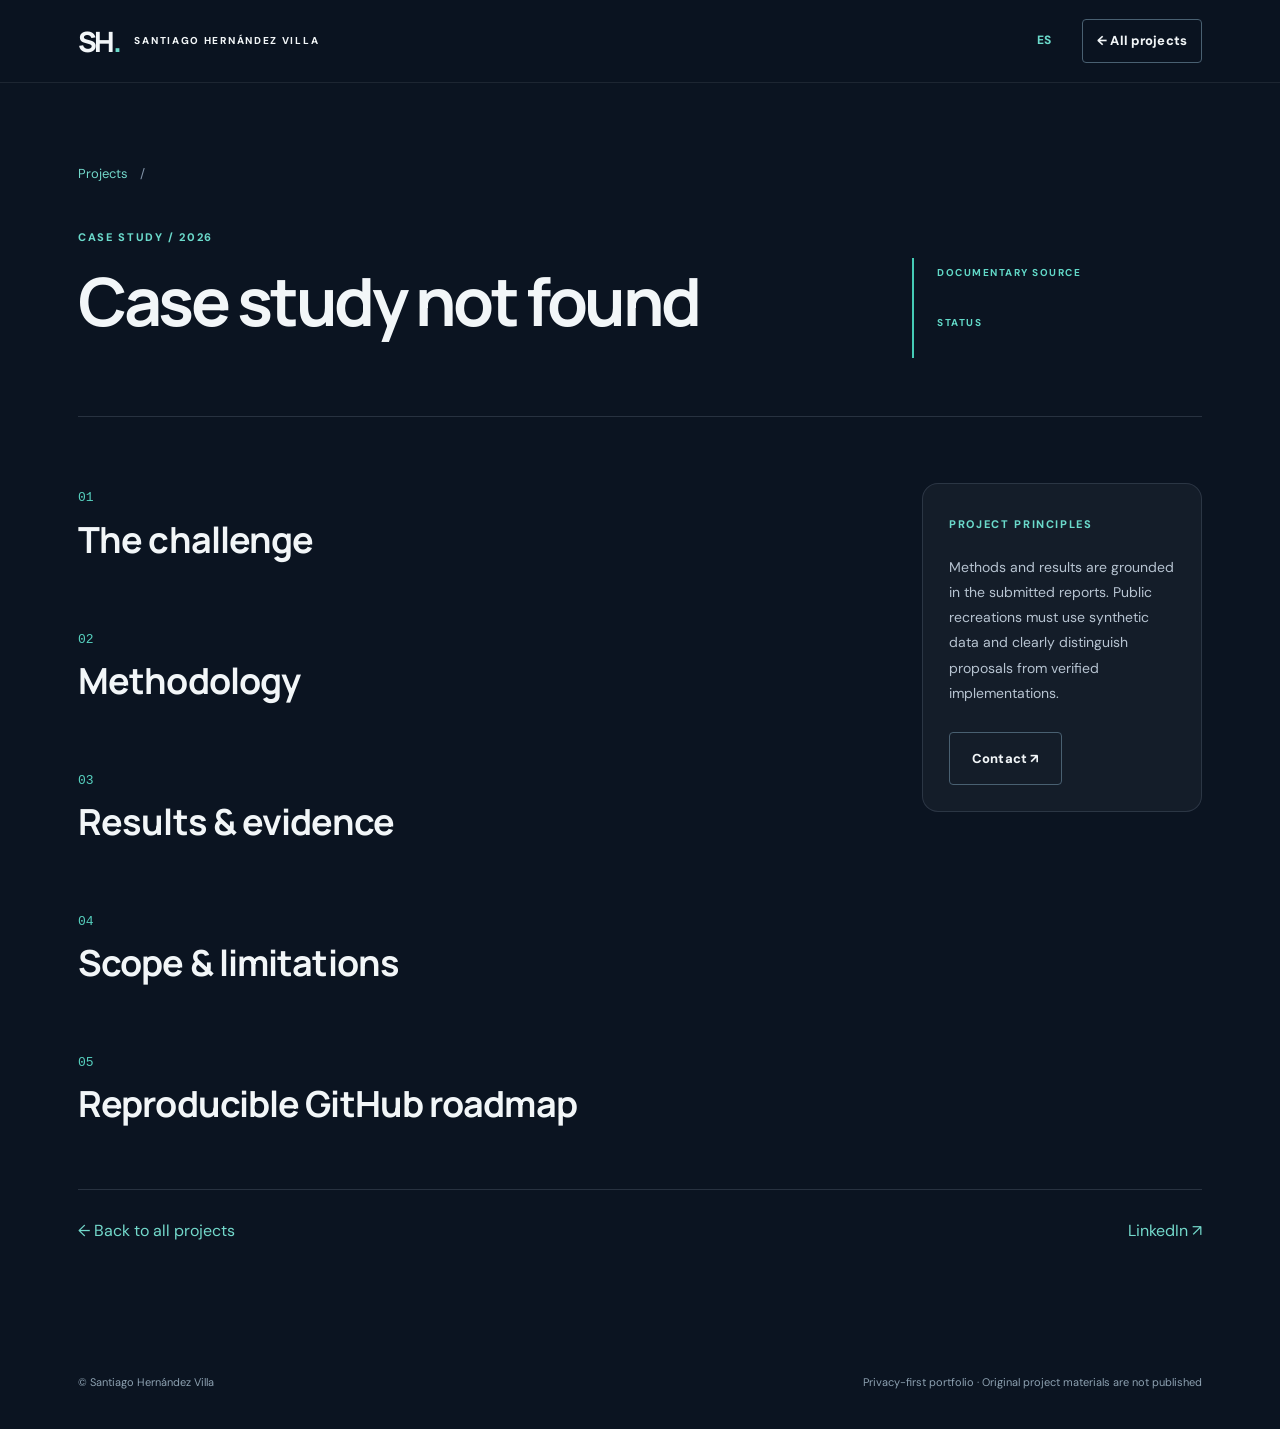
==== case-study.html @ e20e3dad "Add files via upload" ====
<!doctype html>
<html lang="en"><head><meta charset="utf-8"><meta name="viewport" content="width=device-width,initial-scale=1"><meta name="theme-color" content="#0b1421"><meta name="description" content="Technical case study by Santiago Hernández Villa: methods, evidence, results and limitations."><title>Case Study | Santiago Hernández Villa</title><link rel="stylesheet" href="styles.css"><link rel="stylesheet" href="case-study.css"><script defer src="case-studies-data.js"></script><script defer src="case-study.js"></script></head><body>
<header class="topbar"><div class="container nav-inner"><a class="wordmark" href="index.html#projects"><span class="monogram">SH<span class="accent">.</span></span><span class="wordmark-caption">SANTIAGO HERNÁNDEZ VILLA</span></a><div class="nav-actions"><button class="language-btn" id="caseLang" type="button" aria-label="Change language">ES</button><a class="btn btn-small btn-outline" href="index.html#projects" id="returnLink">← All projects</a></div></div></header>
<main class="container case-layout" id="caseMain"><div class="case-crumb"><a href="index.html#projects" id="crumbLink">Projects</a><span>/</span><span id="caseType"></span></div><div class="case-heading"><div><div class="section-kicker" id="caseKicker">CASE STUDY / 2026</div><h1 id="caseTitle">Loading case study...</h1><p id="caseIntro" class="case-intro"></p><div id="caseTools" class="project-tags"></div></div><aside class="case-side"><span class="case-side-label" id="caseSourceLabel">DOCUMENTARY SOURCE</span><p id="caseEvidence"></p><span class="case-side-label" id="caseStatusLabel">STATUS</span><p id="caseStatus"></p></aside></div>
<div class="case-columns"><div class="case-body"><section><span class="case-n">01</span><h2 id="challengeHead">The challenge</h2><p id="challengeBody"></p></section><section><span class="case-n">02</span><h2 id="methodHead">Methodology</h2><ol id="methodList"></ol></section><section><span class="case-n">03</span><h2 id="resultsHead">Results & evidence</h2><ul id="resultsList"></ul></section><section><span class="case-n">04</span><h2 id="limitsHead">Scope & limitations</h2><p id="limitsBody"></p></section><section><span class="case-n">05</span><h2 id="roadmapHead">Reproducible GitHub roadmap</h2><ul id="roadmapList"></ul></section></div><aside class="case-aside"><div class="case-aside-card"><span class="section-kicker" id="caseSidebarHead">PROJECT PRINCIPLES</span><p id="sidebarText">Methods are grounded in the submitted documents. Any future code demo will use synthetic data.</p><a class="btn btn-outline" href="index.html#contact" id="contactLink">Contact ↗</a></div></aside></div><div class="case-bottom"><a href="index.html#projects" id="backBottom">← Back to all projects</a><a href="https://www.linkedin.com/in/santiago-hern%C3%A1ndez-villa-11787231b" target="_blank" rel="noopener noreferrer">LinkedIn ↗</a></div></main><footer class="footer"><div class="container footer-inner"><span>© Santiago Hernández Villa</span><span>Privacy-first portfolio · Original project materials are not published</span></div></footer></body></html>
---- styles.css ----
@import url('https://fonts.googleapis.com/css2?family=DM+Sans:wght@400;500;600;700&family=Manrope:wght@400;500;600;700;800&display=swap');
:root{--bg:#0b1421;--bg2:#111e2d;--card:#172637;--text:#f2f6f8;--muted:#a6b5c1;--line:#304153;--accent:#6bdacb;--accent2:#b8f2e8;--ink:#082323;--width:1180px}*{box-sizing:border-box}html{scroll-behavior:smooth;scroll-padding-top:95px}body{margin:0;background:var(--bg);color:var(--text);font-family:'DM Sans',system-ui,sans-serif;line-height:1.65}h1,h2,h3,p{margin-top:0}h1,h2,h3{font-family:Manrope,system-ui,sans-serif;line-height:1.13;letter-spacing:-.045em}a{color:inherit;text-decoration:none}button{font:inherit;cursor:pointer}button:focus-visible,a:focus-visible{outline:3px solid var(--accent);outline-offset:4px}.container{max-width:var(--width);margin:0 auto;padding-left:28px;padding-right:28px}.skip{position:absolute;left:-9999px}.skip:focus{left:20px;top:20px;z-index:999;background:#fff;color:#111;padding:10px}.topbar{position:sticky;top:0;z-index:20;background:rgba(11,20,33,.92);backdrop-filter:blur(16px);border-bottom:1px solid rgba(255,255,255,.08)}.nav-inner{height:82px;display:flex;align-items:center;justify-content:space-between;gap:25px}.wordmark{display:flex;align-items:center;gap:15px;white-space:nowrap}.monogram{font:800 28px Manrope;letter-spacing:-.09em}.accent{color:var(--accent)}.wordmark-caption{font-size:10px;letter-spacing:.17em;font-weight:800}.nav-links,.nav-actions{display:flex;gap:25px;align-items:center}.nav-links a{font-size:13px;color:#c4d0d9}.nav-links a:hover,.text-link:hover{color:var(--accent)}.language-btn{background:transparent;color:var(--accent);border:0;font-size:12px;font-weight:800}.btn{display:inline-flex;align-items:center;justify-content:center;gap:18px;padding:15px 22px;font-size:13px;font-weight:800;letter-spacing:.01em;border-radius:4px;transition:transform .2s,background .2s;border:1px solid transparent}.btn:hover{transform:translateY(-2px)}.btn-small{padding:10px 14px}.btn-outline{border-color:#496071}.btn-primary{background:var(--accent);color:var(--ink)}.btn-primary:hover{background:#a0f4e8}.hero{display:grid;grid-template-columns:1.15fr .85fr;gap:65px;min-height:665px;align-items:center;padding-top:72px;padding-bottom:75px}.eyebrow,.section-kicker{font-size:11px;letter-spacing:.15em;font-weight:800;color:var(--accent)}.live-dot{display:inline-block;width:8px;height:8px;background:var(--accent);border-radius:50%;margin-right:11px;box-shadow:0 0 0 5px rgba(107,218,203,.12)}h1{font-size:clamp(45px,5.1vw,76px);max-width:760px;margin:27px 0 24px}h1 em,.contact-inner h2 em{color:var(--accent);font-style:normal}.hero-lede{font-size:17px;line-height:1.8;color:var(--muted);max-width:580px}.hero-cta{display:flex;align-items:center;gap:28px;margin-top:32px}.text-link{font-size:13px;font-weight:700}.hero-keywords{display:flex;flex-wrap:wrap;gap:8px;margin-top:48px}.hero-keywords span{border:1px solid #3b4e60;color:#afbfcc;padding:5px 10px;border-radius:3px;font-size:11px}.hero-photo-wrap{position:relative;max-width:410px;margin-left:auto}.hero-photo{width:100%;height:510px;object-fit:cover;object-position:center 31%;border-radius:3px;display:block;filter:saturate(.86)}.photo-outline{position:absolute;inset:-15px 15px 15px -15px;border:1px solid rgba(107,218,203,.5);border-radius:3px;z-index:-1}.photo-caption{display:flex;align-items:center;gap:12px;font-size:10px;letter-spacing:.12em;font-weight:800;color:var(--muted);margin-top:20px}.caption-line{width:34px;height:1px;background:var(--accent)}.metrics{background:#132335;border-top:1px solid #24384a;border-bottom:1px solid #24384a;padding:30px 0 17px}.metrics-inner{display:grid;grid-template-columns:repeat(4,1fr);gap:30px}.metrics-inner>div{display:flex;flex-direction:column;gap:4px;border-right:1px solid #344a5d;padding-right:12px}.metrics-inner>div:last-child{border:0}.metrics strong{font:800 35px Manrope;letter-spacing:-.05em;color:#e7fffa}.metrics span{font-size:12px;color:var(--muted)}.footnote{font-size:10px;color:#8294a2;margin-top:13px}.section{padding-top:112px;padding-bottom:112px}.section-alt{background:var(--bg2)}.about-grid{display:grid;grid-template-columns:1fr 1fr;gap:100px}.section h2{font-size:clamp(34px,4vw,52px);margin:20px 0 0}.muted{color:#8b9cae}.about-copy p{font-size:16px;color:#c0ced8;line-height:1.85;margin-bottom:24px}.education{margin-top:35px;padding-top:25px;border-top:1px solid var(--line);display:flex;flex-direction:column;gap:6px}.education .eyebrow{margin-bottom:10px}.education strong{font-size:15px}.education>span:not(.eyebrow){font-size:13px;color:var(--muted)}.section-heading{display:flex;align-items:end;justify-content:space-between;gap:35px;margin-bottom:38px}.section-heading h2{max-width:620px}.section-heading p{max-width:360px;color:var(--muted);font-size:14px;line-height:1.75}.skills-grid{display:grid;grid-template-columns:repeat(3,1fr);gap:16px}.skill-card{padding:26px;background:#172738;border:1px solid #2a4052;border-radius:5px}.skill-icon{color:var(--accent);font:800 16px Manrope;margin-bottom:24px}.skill-card h3{font-size:17px;margin-bottom:17px;letter-spacing:-.025em}.skill-list{display:flex;flex-wrap:wrap;gap:7px}.skill-list span,.project-tags span{border:1px solid #405466;padding:5px 9px;font-size:11px;color:#b9cbd4;border-radius:3px}.disclosure{color:#8da1af;font-size:11px;line-height:1.7;margin-top:24px}.filters{display:flex;gap:8px;flex-wrap:wrap;margin-bottom:28px}.filter-btn{background:transparent;color:#a7bbc8;border:1px solid #3a5061;border-radius:4px;padding:8px 15px;font-size:12px}.filter-btn[aria-pressed="true"]{background:var(--accent);border-color:var(--accent);color:var(--ink);font-weight:800}.projects-grid{display:grid;grid-template-columns:repeat(3,1fr);gap:18px}.project-card{border:1px solid #314759;background:#122131;padding:25px;min-height:345px;display:flex;flex-direction:column;border-radius:5px;transition:border .2s,transform .2s}.project-card:hover{border-color:var(--accent);transform:translateY(-3px)}.project-top{display:flex;justify-content:space-between;gap:12px;align-items:center;margin-bottom:32px}.project-num{color:var(--accent);font:800 13px Manrope}.project-type{font-size:10px;text-transform:uppercase;letter-spacing:.09em;color:#98acba}.project-card h3{font-size:21px;margin-bottom:15px}.project-card p{font-size:13px;line-height:1.7;color:#b0c0cd;flex:1}.project-tags{display:flex;flex-wrap:wrap;gap:6px;margin-top:17px}.project-open{margin-top:22px;padding:0;border:0;background:transparent;color:var(--accent);text-align:left;font-size:12px;font-weight:800}.timeline{max-width:940px;margin-top:40px}.timeline article{display:grid;grid-template-columns:220px 1fr;gap:30px;padding:30px 0;border-top:1px solid var(--line)}.timeline-date{font-size:13px;color:var(--accent);font-weight:700}.timeline h3{font-size:21px;margin-bottom:5px}.timeline-org{color:#a9bac7;font-size:13px;font-weight:700;margin-bottom:13px}.timeline p{color:var(--muted);font-size:14px;max-width:650px}.steps{display:grid;grid-template-columns:repeat(4,1fr);gap:24px;margin-top:50px}.steps>div{border-top:1px solid #46606e;padding-top:20px}.steps span{color:var(--accent);font:800 13px Manrope}.steps h3{font-size:21px;margin-top:25px}.steps p{color:var(--muted);font-size:13px}.contact-section{background:linear-gradient(125deg,#1b3943,#0c2331 60%,#0b1421);border-top:1px solid #33575b}.contact-inner{padding-top:90px;padding-bottom:100px}.contact-inner h2{font-size:clamp(43px,6vw,75px);margin:25px 0}.contact-inner p{color:#b8d0d3;max-width:560px}.contact-actions{display:flex;gap:25px;align-items:center;flex-wrap:wrap;margin-top:30px}.contact-actions>span{font-size:11px;color:#a4c2c7;max-width:280px}.footer-inner{min-height:95px;display:flex;justify-content:space-between;gap:20px;align-items:center;color:#8da1b1;font-size:11px}.footer a{color:var(--accent)}dialog{width:min(660px,calc(100% - 30px));max-height:88vh;overflow:auto;border:1px solid #4c6c7a;background:#142435;color:var(--text);border-radius:8px;padding:40px;box-shadow:0 20px 100px #000a}dialog::backdrop{background:rgba(1,7,15,.8);backdrop-filter:blur(5px)}.dialog-close{position:absolute;right:18px;top:10px;background:transparent;color:var(--text);border:0;font-size:30px}.dialog-label{color:var(--accent);font-size:11px;text-transform:uppercase;letter-spacing:.14em}.dialog-title{font-size:30px;margin:17px 0}.dialog-body-text{color:#bbccd6;font-size:14px;line-height:1.85}.dialog-section{margin-top:24px;border-top:1px solid #34495b;padding-top:18px}.dialog-section h4{margin:0 0 10px;font-size:13px;color:var(--accent)}.dialog-section p{font-size:13px;color:#bccbd6}.dialog-list{margin:0;padding-left:18px;color:#b9cbd4;font-size:13px}.dialog-list li{margin:6px 0}@media(max-width:1050px){.nav-links{gap:14px}.wordmark-caption{display:none}.hero{gap:38px}.projects-grid{grid-template-columns:repeat(2,1fr)}}@media(max-width:750px){.nav-inner{height:68px}.nav-links{display:none}.hero{grid-template-columns:1fr;gap:55px;padding-top:65px}.hero-photo-wrap{max-width:390px;width:88%;margin:0 auto}.hero-photo{height:420px}.hero-keywords{margin-top:34px}.metrics-inner{grid-template-columns:repeat(2,1fr);gap:20px}.metrics-inner>div:nth-child(2){border:0}.about-grid{grid-template-columns:1fr;gap:35px}.section{padding-top:80px;padding-bottom:80px}.section-heading{display:block}.section-heading p{margin-top:22px}.skills-grid{grid-template-columns:repeat(2,1fr)}.steps{grid-template-columns:repeat(2,1fr)}.timeline article{grid-template-columns:1fr;gap:8px}.footer-inner{flex-wrap:wrap;padding-top:25px;padding-bottom:25px}}@media(max-width:520px){.container{padding-left:20px;padding-right:20px}.nav-actions{gap:10px}.wordmark-caption{display:none}.hero{padding-top:50px}.hero h1{font-size:45px}.hero-cta{align-items:flex-start;flex-direction:column;gap:18px}.hero-photo{height:400px}.skills-grid,.projects-grid{grid-template-columns:1fr}.metrics strong{font-size:28px}.metrics span{font-size:10px}.steps{grid-template-columns:1fr 1fr;gap:18px}.contact-inner h2{font-size:43px}dialog{padding:28px 22px}}

/* v1.1 — corporate + technical editorial accents, original photographic portrait */
.hero{position:relative;isolation:isolate}
.hero::before{content:"";position:absolute;inset:0;z-index:-1;pointer-events:none;background-image:linear-gradient(rgba(107,218,203,.045) 1px,transparent 1px),linear-gradient(90deg,rgba(107,218,203,.045) 1px,transparent 1px);background-size:48px 48px;mask-image:linear-gradient(90deg,transparent 5%,#000 65%,transparent 100%)}
.hero-photo{object-position:center 36%;filter:none}
.hero-photo-wrap::after{content:"01 / HUMAN + DATA";position:absolute;right:13px;top:14px;background:rgba(11,20,33,.82);color:#c5fff3;padding:7px 10px;font:700 10px Manrope,system-ui,sans-serif;letter-spacing:.12em;backdrop-filter:blur(8px)}
.contact-linkedin{color:var(--text)}
.contact-email{font-size:12px;color:var(--muted);overflow-wrap:anywhere}
@media(max-width:750px){.hero::before{background-size:36px 36px}}
---- case-study.css ----
.case-layout{padding-top:80px;padding-bottom:90px}.case-crumb{display:flex;gap:12px;align-items:center;color:#8293a8;font-size:13px;margin-bottom:44px}.case-crumb a,.case-bottom a{color:#73d9cb;text-decoration:none}.case-heading{display:grid;grid-template-columns:minmax(0,1fr) 290px;gap:64px;align-items:end;padding-bottom:58px;border-bottom:1px solid rgba(170,190,205,.18)}.case-heading h1{font-size:clamp(36px,5.2vw,72px);line-height:1.08;letter-spacing:-.05em;margin:18px 0 22px;max-width:850px}.case-intro{font-size:20px;line-height:1.65;color:#b4c1d1;max-width:720px}.case-side{border-left:2px solid #45cbb6;padding-left:23px}.case-side-label{font-size:10px;letter-spacing:.15em;color:#62d9c8;font-weight:700}.case-side p{font-size:13px;line-height:1.7;color:#bdc9d6;margin:8px 0 24px}.case-columns{display:grid;grid-template-columns:minmax(0,1fr) 280px;gap:84px;margin-top:66px}.case-body section{margin-bottom:64px}.case-body h2{font-size:clamp(24px,3vw,36px);letter-spacing:-.025em;margin:10px 0 18px}.case-body p,.case-body li{font-size:16px;line-height:1.85;color:#bdc9d6}.case-body ol,.case-body ul{padding-left:25px}.case-body li{padding-left:7px;margin-bottom:13px}.case-n{color:#57d2c0;font-family:monospace;font-size:13px}.case-aside-card{position:sticky;top:100px;background:rgba(255,255,255,.04);border:1px solid rgba(160,180,200,.17);border-radius:16px;padding:26px}.case-aside-card p{font-size:14px;line-height:1.8;color:#b7c4d1;margin:18px 0 26px}.case-bottom{display:flex;justify-content:space-between;gap:20px;padding-top:28px;border-top:1px solid rgba(170,190,205,.18)}.project-detail-link{display:inline-block;color:#65d4c4;margin-top:12px;font-size:13px;font-weight:700;text-decoration:none}.project-detail-link:hover{text-decoration:underline}@media(max-width:850px){.case-heading,.case-columns{grid-template-columns:1fr;gap:28px}.case-heading{padding-bottom:36px}.case-layout{padding-top:40px}.case-aside{display:none}.case-side{margin-top:14px}.case-heading h1{font-size:42px}}
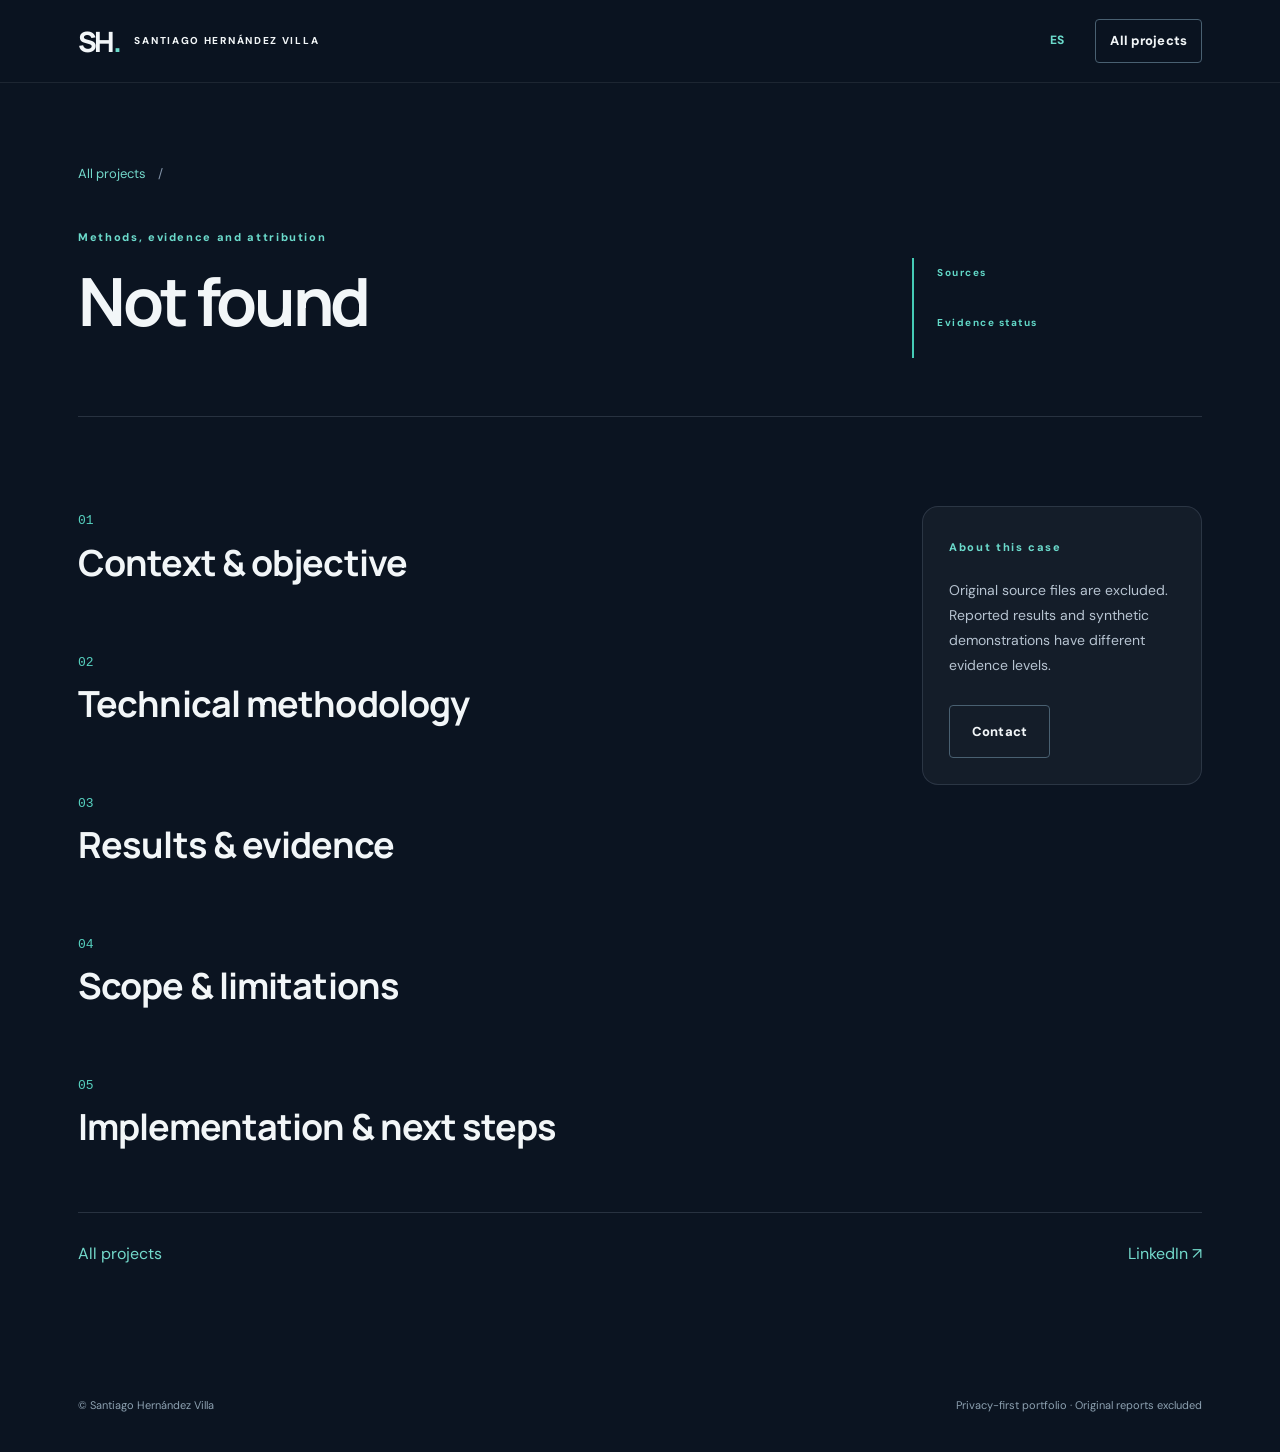
==== commit 7404e60d: "Add files via upload" ====
--- a/case-study.html
+++ b/case-study.html
@@ -1,5 +1,5 @@
 <!doctype html>
-<html lang="en"><head><meta charset="utf-8"><meta name="viewport" content="width=device-width,initial-scale=1"><meta name="theme-color" content="#0b1421"><meta name="description" content="Technical case study by Santiago Hernández Villa: methods, evidence, results and limitations."><title>Case Study | Santiago Hernández Villa</title><link rel="stylesheet" href="styles.css"><link rel="stylesheet" href="case-study.css"><script defer src="case-studies-data.js"></script><script defer src="case-study.js"></script></head><body>
+<html lang="en"><head><meta charset="utf-8"><meta name="viewport" content="width=device-width,initial-scale=1"><meta name="theme-color" content="#0b1421"><meta name="description" content="Technical case study by Santiago Hernández Villa: methods, evidence, results and limitations."><title>Case Study | Santiago Hernández Villa</title><link rel="stylesheet" href="styles.css"><link rel="stylesheet" href="case-study.css"><script defer src="case-studies.js"></script><script defer src="case-study.js"></script></head><body>
 <header class="topbar"><div class="container nav-inner"><a class="wordmark" href="index.html#projects"><span class="monogram">SH<span class="accent">.</span></span><span class="wordmark-caption">SANTIAGO HERNÁNDEZ VILLA</span></a><div class="nav-actions"><button class="language-btn" id="caseLang" type="button" aria-label="Change language">ES</button><a class="btn btn-small btn-outline" href="index.html#projects" id="returnLink">← All projects</a></div></div></header>
-<main class="container case-layout" id="caseMain"><div class="case-crumb"><a href="index.html#projects" id="crumbLink">Projects</a><span>/</span><span id="caseType"></span></div><div class="case-heading"><div><div class="section-kicker" id="caseKicker">CASE STUDY / 2026</div><h1 id="caseTitle">Loading case study...</h1><p id="caseIntro" class="case-intro"></p><div id="caseTools" class="project-tags"></div></div><aside class="case-side"><span class="case-side-label" id="caseSourceLabel">DOCUMENTARY SOURCE</span><p id="caseEvidence"></p><span class="case-side-label" id="caseStatusLabel">STATUS</span><p id="caseStatus"></p></aside></div>
-<div class="case-columns"><div class="case-body"><section><span class="case-n">01</span><h2 id="challengeHead">The challenge</h2><p id="challengeBody"></p></section><section><span class="case-n">02</span><h2 id="methodHead">Methodology</h2><ol id="methodList"></ol></section><section><span class="case-n">03</span><h2 id="resultsHead">Results & evidence</h2><ul id="resultsList"></ul></section><section><span class="case-n">04</span><h2 id="limitsHead">Scope & limitations</h2><p id="limitsBody"></p></section><section><span class="case-n">05</span><h2 id="roadmapHead">Reproducible GitHub roadmap</h2><ul id="roadmapList"></ul></section></div><aside class="case-aside"><div class="case-aside-card"><span class="section-kicker" id="caseSidebarHead">PROJECT PRINCIPLES</span><p id="sidebarText">Methods are grounded in the submitted documents. Any future code demo will use synthetic data.</p><a class="btn btn-outline" href="index.html#contact" id="contactLink">Contact ↗</a></div></aside></div><div class="case-bottom"><a href="index.html#projects" id="backBottom">← Back to all projects</a><a href="https://www.linkedin.com/in/santiago-hern%C3%A1ndez-villa-11787231b" target="_blank" rel="noopener noreferrer">LinkedIn ↗</a></div></main><footer class="footer"><div class="container footer-inner"><span>© Santiago Hernández Villa</span><span>Privacy-first portfolio · Original project materials are not published</span></div></footer></body></html>+<a class="skip" href="#caseMain">Skip to content</a><main class="container case-layout" id="caseMain"><div class="case-crumb"><a href="index.html#projects" id="crumbLink">Projects</a><span>/</span><span id="caseType"></span></div><div class="case-heading"><div><div class="section-kicker" id="caseKicker">CASE STUDY / 2026</div><h1 id="caseTitle">Loading case study...</h1><p id="caseIntro" class="case-intro"></p><div id="caseTools" class="project-tags"></div></div><aside class="case-side"><span class="case-side-label" id="caseSourceLabel">DOCUMENTARY SOURCE</span><p id="caseEvidence"></p><span class="case-side-label" id="caseStatusLabel">STATUS</span><p id="caseStatus"></p></aside></div>
+<div id="caseVisuals" class="case-gallery"></div><div class="case-columns"><div class="case-body"><section><span class="case-n">01</span><h2 id="challengeHead">The challenge</h2><p id="challengeBody"></p></section><section><span class="case-n">02</span><h2 id="methodHead">Methodology</h2><ol id="methodList"></ol></section><section><span class="case-n">03</span><h2 id="resultsHead">Results & evidence</h2><ul id="resultsList"></ul></section><section><span class="case-n">04</span><h2 id="limitsHead">Scope & limitations</h2><p id="limitsBody"></p></section><section><span class="case-n">05</span><h2 id="roadmapHead">Reproducible GitHub roadmap</h2><ul id="roadmapList"></ul></section></div><aside class="case-aside"><div class="case-aside-card"><span class="section-kicker" id="caseSidebarHead">PROJECT PRINCIPLES</span><p id="sidebarText">Methods are grounded in the submitted documents. Any future code demo will use synthetic data.</p><a class="btn btn-outline" href="index.html#contact" id="contactLink">Contact ↗</a></div></aside></div><div class="case-bottom"><a href="index.html#projects" id="backBottom">← Back to all projects</a><a href="https://www.linkedin.com/in/santiago-hern%C3%A1ndez-villa-11787231b" target="_blank" rel="noopener noreferrer">LinkedIn ↗</a></div></main><footer class="footer"><div class="container footer-inner"><span>© Santiago Hernández Villa</span><span><span id="caseFooter"></span></span></div></footer></body></html>
--- a/styles.css
+++ b/styles.css
@@ -9,3 +9,8 @@
 .contact-linkedin{color:var(--text)}
 .contact-email{font-size:12px;color:var(--muted);overflow-wrap:anywhere}
 @media(max-width:750px){.hero::before{background-size:36px 36px}}
+
+/* v2: case study gallery and academic profile */
+.project-card{padding:0 23px 24px;overflow:hidden}.project-thumb{width:calc(100% + 46px);margin:0 -23px 20px;height:155px;object-fit:cover;object-position:center;background:#142639;border-bottom:1px solid #355062}.project-top{margin-bottom:17px}.project-card h3{font-size:19px}.project-card p{font-size:12.5px}dialog{width:min(930px,calc(100% - 26px));max-height:92vh}.case-gallery{display:grid;grid-template-columns:repeat(auto-fit,minmax(240px,1fr));gap:12px;margin:23px 0}.case-gallery figure{margin:0;background:#0b1928;border:1px solid #2e4658;border-radius:5px;overflow:hidden}.case-gallery img{display:block;width:100%;height:auto;aspect-ratio:1.8;object-fit:contain}.case-gallery figcaption{font-size:10px;color:#94aab9;padding:8px 12px}.profile-extras{margin-top:28px;border-top:1px solid #385063;padding-top:18px}.profile-extras h3{font-size:14px;color:var(--accent);margin:20px 0 5px}.profile-extras p{font-size:13px;line-height:1.6;margin:0}.dialog-section p{line-height:1.8}.dialog-list li{line-height:1.75;margin-bottom:9px}@media(max-width:600px){.case-gallery{grid-template-columns:1fr}.project-thumb{height:180px}}
+
+.project-detail-link{display:inline-block;color:var(--accent,#65d4c4);margin-top:12px;font-weight:700;font-size:13px}.case-gallery img{max-width:100%;height:auto}a:focus-visible,button:focus-visible{outline:3px solid #65d4c4;outline-offset:4px}@media(prefers-reduced-motion:reduce){html{scroll-behavior:auto}*,*::before,*::after{animation:none!important;transition:none!important}}
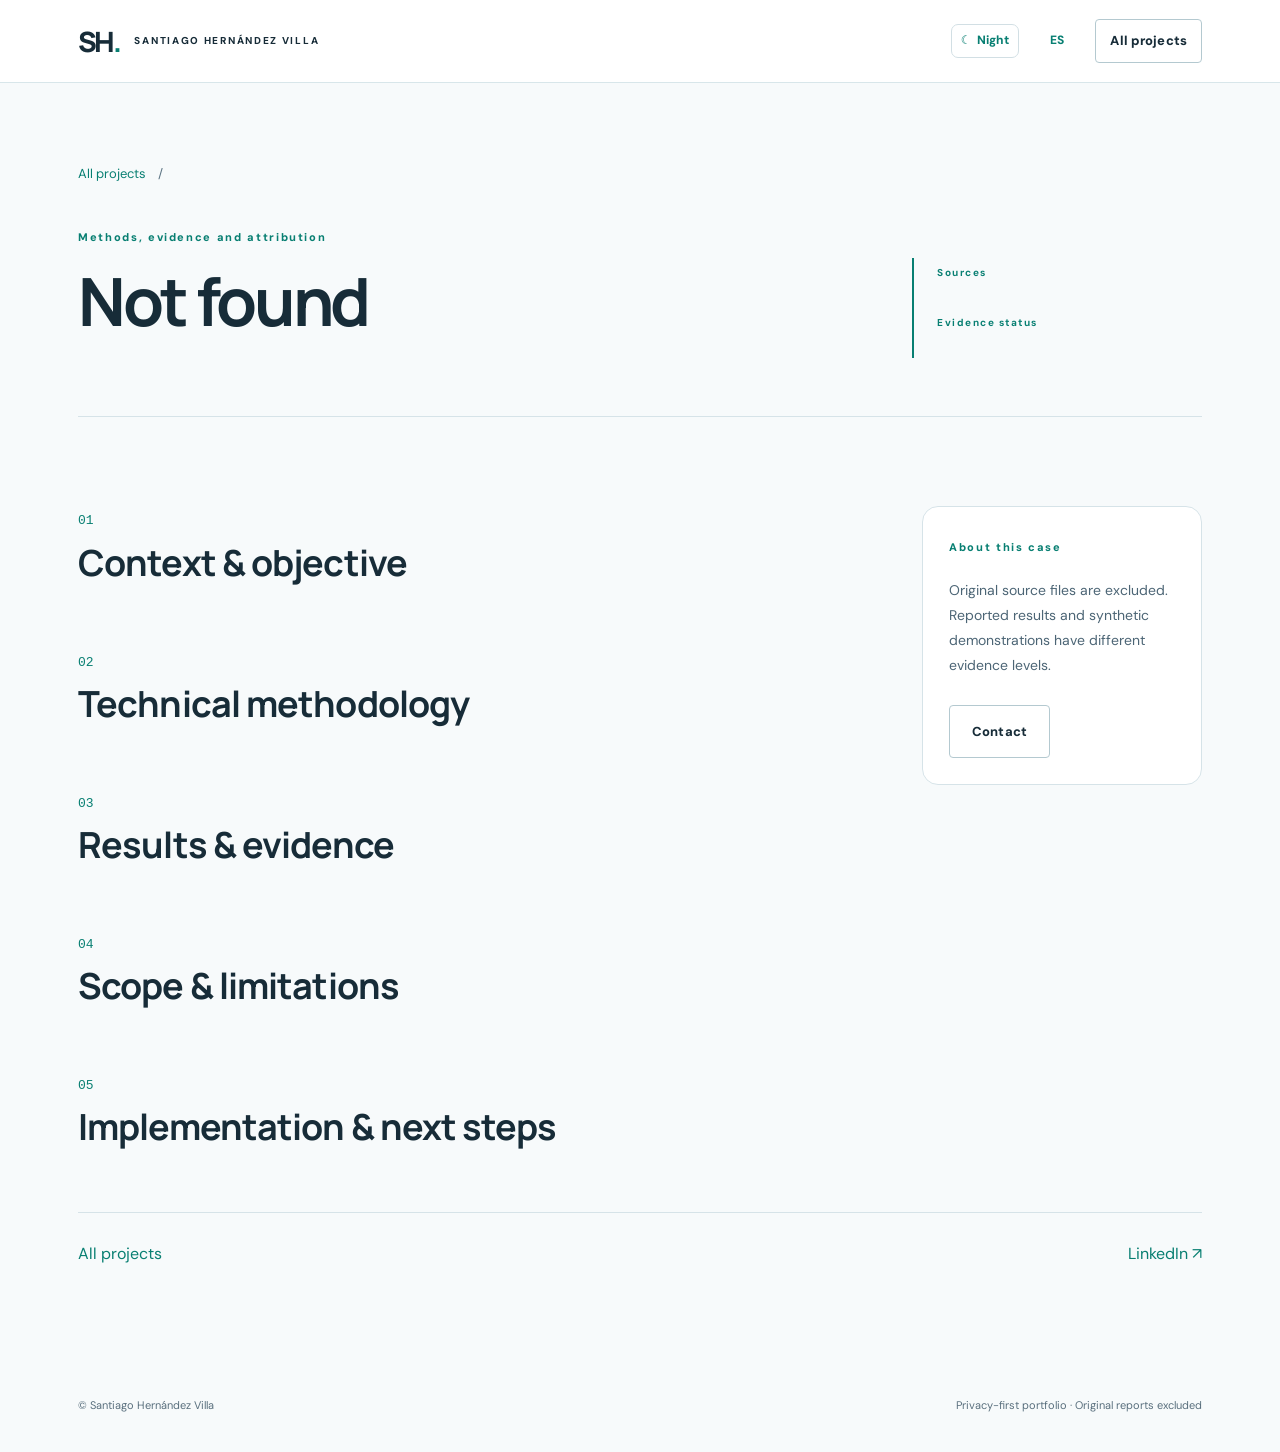
==== commit bedf13e3: "Add files via upload" ====
--- a/case-study.html
+++ b/case-study.html
@@ -1,5 +1,5 @@
 <!doctype html>
-<html lang="en"><head><meta charset="utf-8"><meta name="viewport" content="width=device-width,initial-scale=1"><meta name="theme-color" content="#0b1421"><meta name="description" content="Technical case study by Santiago Hernández Villa: methods, evidence, results and limitations."><title>Case Study | Santiago Hernández Villa</title><link rel="stylesheet" href="styles.css"><link rel="stylesheet" href="case-study.css"><script defer src="case-studies.js"></script><script defer src="case-study.js"></script></head><body>
-<header class="topbar"><div class="container nav-inner"><a class="wordmark" href="index.html#projects"><span class="monogram">SH<span class="accent">.</span></span><span class="wordmark-caption">SANTIAGO HERNÁNDEZ VILLA</span></a><div class="nav-actions"><button class="language-btn" id="caseLang" type="button" aria-label="Change language">ES</button><a class="btn btn-small btn-outline" href="index.html#projects" id="returnLink">← All projects</a></div></div></header>
+<html lang="en"><head><meta charset="utf-8"><meta name="viewport" content="width=device-width,initial-scale=1"><meta name="theme-color" content="#f7fafb"><meta name="description" content="Technical case study by Santiago Hernández Villa: methods, evidence, results and limitations."><title>Case Study | Santiago Hernández Villa</title><link rel="stylesheet" data-theme-sheet="day" href="styles.css"><link rel="stylesheet" data-theme-sheet="day" href="case-study.css"><script defer src="case-studies.js"></script><script defer src="case-study.js"></script><link rel="stylesheet" data-theme-sheet="night" href="theme/night.css" disabled><link rel="stylesheet" data-theme-sheet="night" href="theme/case-night.css" disabled><link rel="stylesheet" href="theme/theme.css"><script src="theme/theme.js"></script></head><body>
+<header class="topbar"><div class="container nav-inner"><a class="wordmark" href="index.html#projects"><span class="monogram">SH<span class="accent">.</span></span><span class="wordmark-caption">SANTIAGO HERNÁNDEZ VILLA</span></a><div class="nav-actions"><button id="themeToggle" class="theme-btn" type="button" aria-label="Switch to night mode">☾ <span>Night</span></button><button class="language-btn" id="caseLang" type="button" aria-label="Change language">ES</button><a class="btn btn-small btn-outline" href="index.html#projects" id="returnLink">← All projects</a></div></div></header>
 <a class="skip" href="#caseMain">Skip to content</a><main class="container case-layout" id="caseMain"><div class="case-crumb"><a href="index.html#projects" id="crumbLink">Projects</a><span>/</span><span id="caseType"></span></div><div class="case-heading"><div><div class="section-kicker" id="caseKicker">CASE STUDY / 2026</div><h1 id="caseTitle">Loading case study...</h1><p id="caseIntro" class="case-intro"></p><div id="caseTools" class="project-tags"></div></div><aside class="case-side"><span class="case-side-label" id="caseSourceLabel">DOCUMENTARY SOURCE</span><p id="caseEvidence"></p><span class="case-side-label" id="caseStatusLabel">STATUS</span><p id="caseStatus"></p></aside></div>
 <div id="caseVisuals" class="case-gallery"></div><div class="case-columns"><div class="case-body"><section><span class="case-n">01</span><h2 id="challengeHead">The challenge</h2><p id="challengeBody"></p></section><section><span class="case-n">02</span><h2 id="methodHead">Methodology</h2><ol id="methodList"></ol></section><section><span class="case-n">03</span><h2 id="resultsHead">Results & evidence</h2><ul id="resultsList"></ul></section><section><span class="case-n">04</span><h2 id="limitsHead">Scope & limitations</h2><p id="limitsBody"></p></section><section><span class="case-n">05</span><h2 id="roadmapHead">Reproducible GitHub roadmap</h2><ul id="roadmapList"></ul></section></div><aside class="case-aside"><div class="case-aside-card"><span class="section-kicker" id="caseSidebarHead">PROJECT PRINCIPLES</span><p id="sidebarText">Methods are grounded in the submitted documents. Any future code demo will use synthetic data.</p><a class="btn btn-outline" href="index.html#contact" id="contactLink">Contact ↗</a></div></aside></div><div class="case-bottom"><a href="index.html#projects" id="backBottom">← Back to all projects</a><a href="https://www.linkedin.com/in/santiago-hern%C3%A1ndez-villa-11787231b" target="_blank" rel="noopener noreferrer">LinkedIn ↗</a></div></main><footer class="footer"><div class="container footer-inner"><span>© Santiago Hernández Villa</span><span><span id="caseFooter"></span></span></div></footer></body></html>
--- a/styles.css
+++ b/styles.css
@@ -1,16 +1,21 @@
 @import url('https://fonts.googleapis.com/css2?family=DM+Sans:wght@400;500;600;700&family=Manrope:wght@400;500;600;700;800&display=swap');
-:root{--bg:#0b1421;--bg2:#111e2d;--card:#172637;--text:#f2f6f8;--muted:#a6b5c1;--line:#304153;--accent:#6bdacb;--accent2:#b8f2e8;--ink:#082323;--width:1180px}*{box-sizing:border-box}html{scroll-behavior:smooth;scroll-padding-top:95px}body{margin:0;background:var(--bg);color:var(--text);font-family:'DM Sans',system-ui,sans-serif;line-height:1.65}h1,h2,h3,p{margin-top:0}h1,h2,h3{font-family:Manrope,system-ui,sans-serif;line-height:1.13;letter-spacing:-.045em}a{color:inherit;text-decoration:none}button{font:inherit;cursor:pointer}button:focus-visible,a:focus-visible{outline:3px solid var(--accent);outline-offset:4px}.container{max-width:var(--width);margin:0 auto;padding-left:28px;padding-right:28px}.skip{position:absolute;left:-9999px}.skip:focus{left:20px;top:20px;z-index:999;background:#fff;color:#111;padding:10px}.topbar{position:sticky;top:0;z-index:20;background:rgba(11,20,33,.92);backdrop-filter:blur(16px);border-bottom:1px solid rgba(255,255,255,.08)}.nav-inner{height:82px;display:flex;align-items:center;justify-content:space-between;gap:25px}.wordmark{display:flex;align-items:center;gap:15px;white-space:nowrap}.monogram{font:800 28px Manrope;letter-spacing:-.09em}.accent{color:var(--accent)}.wordmark-caption{font-size:10px;letter-spacing:.17em;font-weight:800}.nav-links,.nav-actions{display:flex;gap:25px;align-items:center}.nav-links a{font-size:13px;color:#c4d0d9}.nav-links a:hover,.text-link:hover{color:var(--accent)}.language-btn{background:transparent;color:var(--accent);border:0;font-size:12px;font-weight:800}.btn{display:inline-flex;align-items:center;justify-content:center;gap:18px;padding:15px 22px;font-size:13px;font-weight:800;letter-spacing:.01em;border-radius:4px;transition:transform .2s,background .2s;border:1px solid transparent}.btn:hover{transform:translateY(-2px)}.btn-small{padding:10px 14px}.btn-outline{border-color:#496071}.btn-primary{background:var(--accent);color:var(--ink)}.btn-primary:hover{background:#a0f4e8}.hero{display:grid;grid-template-columns:1.15fr .85fr;gap:65px;min-height:665px;align-items:center;padding-top:72px;padding-bottom:75px}.eyebrow,.section-kicker{font-size:11px;letter-spacing:.15em;font-weight:800;color:var(--accent)}.live-dot{display:inline-block;width:8px;height:8px;background:var(--accent);border-radius:50%;margin-right:11px;box-shadow:0 0 0 5px rgba(107,218,203,.12)}h1{font-size:clamp(45px,5.1vw,76px);max-width:760px;margin:27px 0 24px}h1 em,.contact-inner h2 em{color:var(--accent);font-style:normal}.hero-lede{font-size:17px;line-height:1.8;color:var(--muted);max-width:580px}.hero-cta{display:flex;align-items:center;gap:28px;margin-top:32px}.text-link{font-size:13px;font-weight:700}.hero-keywords{display:flex;flex-wrap:wrap;gap:8px;margin-top:48px}.hero-keywords span{border:1px solid #3b4e60;color:#afbfcc;padding:5px 10px;border-radius:3px;font-size:11px}.hero-photo-wrap{position:relative;max-width:410px;margin-left:auto}.hero-photo{width:100%;height:510px;object-fit:cover;object-position:center 31%;border-radius:3px;display:block;filter:saturate(.86)}.photo-outline{position:absolute;inset:-15px 15px 15px -15px;border:1px solid rgba(107,218,203,.5);border-radius:3px;z-index:-1}.photo-caption{display:flex;align-items:center;gap:12px;font-size:10px;letter-spacing:.12em;font-weight:800;color:var(--muted);margin-top:20px}.caption-line{width:34px;height:1px;background:var(--accent)}.metrics{background:#132335;border-top:1px solid #24384a;border-bottom:1px solid #24384a;padding:30px 0 17px}.metrics-inner{display:grid;grid-template-columns:repeat(4,1fr);gap:30px}.metrics-inner>div{display:flex;flex-direction:column;gap:4px;border-right:1px solid #344a5d;padding-right:12px}.metrics-inner>div:last-child{border:0}.metrics strong{font:800 35px Manrope;letter-spacing:-.05em;color:#e7fffa}.metrics span{font-size:12px;color:var(--muted)}.footnote{font-size:10px;color:#8294a2;margin-top:13px}.section{padding-top:112px;padding-bottom:112px}.section-alt{background:var(--bg2)}.about-grid{display:grid;grid-template-columns:1fr 1fr;gap:100px}.section h2{font-size:clamp(34px,4vw,52px);margin:20px 0 0}.muted{color:#8b9cae}.about-copy p{font-size:16px;color:#c0ced8;line-height:1.85;margin-bottom:24px}.education{margin-top:35px;padding-top:25px;border-top:1px solid var(--line);display:flex;flex-direction:column;gap:6px}.education .eyebrow{margin-bottom:10px}.education strong{font-size:15px}.education>span:not(.eyebrow){font-size:13px;color:var(--muted)}.section-heading{display:flex;align-items:end;justify-content:space-between;gap:35px;margin-bottom:38px}.section-heading h2{max-width:620px}.section-heading p{max-width:360px;color:var(--muted);font-size:14px;line-height:1.75}.skills-grid{display:grid;grid-template-columns:repeat(3,1fr);gap:16px}.skill-card{padding:26px;background:#172738;border:1px solid #2a4052;border-radius:5px}.skill-icon{color:var(--accent);font:800 16px Manrope;margin-bottom:24px}.skill-card h3{font-size:17px;margin-bottom:17px;letter-spacing:-.025em}.skill-list{display:flex;flex-wrap:wrap;gap:7px}.skill-list span,.project-tags span{border:1px solid #405466;padding:5px 9px;font-size:11px;color:#b9cbd4;border-radius:3px}.disclosure{color:#8da1af;font-size:11px;line-height:1.7;margin-top:24px}.filters{display:flex;gap:8px;flex-wrap:wrap;margin-bottom:28px}.filter-btn{background:transparent;color:#a7bbc8;border:1px solid #3a5061;border-radius:4px;padding:8px 15px;font-size:12px}.filter-btn[aria-pressed="true"]{background:var(--accent);border-color:var(--accent);color:var(--ink);font-weight:800}.projects-grid{display:grid;grid-template-columns:repeat(3,1fr);gap:18px}.project-card{border:1px solid #314759;background:#122131;padding:25px;min-height:345px;display:flex;flex-direction:column;border-radius:5px;transition:border .2s,transform .2s}.project-card:hover{border-color:var(--accent);transform:translateY(-3px)}.project-top{display:flex;justify-content:space-between;gap:12px;align-items:center;margin-bottom:32px}.project-num{color:var(--accent);font:800 13px Manrope}.project-type{font-size:10px;text-transform:uppercase;letter-spacing:.09em;color:#98acba}.project-card h3{font-size:21px;margin-bottom:15px}.project-card p{font-size:13px;line-height:1.7;color:#b0c0cd;flex:1}.project-tags{display:flex;flex-wrap:wrap;gap:6px;margin-top:17px}.project-open{margin-top:22px;padding:0;border:0;background:transparent;color:var(--accent);text-align:left;font-size:12px;font-weight:800}.timeline{max-width:940px;margin-top:40px}.timeline article{display:grid;grid-template-columns:220px 1fr;gap:30px;padding:30px 0;border-top:1px solid var(--line)}.timeline-date{font-size:13px;color:var(--accent);font-weight:700}.timeline h3{font-size:21px;margin-bottom:5px}.timeline-org{color:#a9bac7;font-size:13px;font-weight:700;margin-bottom:13px}.timeline p{color:var(--muted);font-size:14px;max-width:650px}.steps{display:grid;grid-template-columns:repeat(4,1fr);gap:24px;margin-top:50px}.steps>div{border-top:1px solid #46606e;padding-top:20px}.steps span{color:var(--accent);font:800 13px Manrope}.steps h3{font-size:21px;margin-top:25px}.steps p{color:var(--muted);font-size:13px}.contact-section{background:linear-gradient(125deg,#1b3943,#0c2331 60%,#0b1421);border-top:1px solid #33575b}.contact-inner{padding-top:90px;padding-bottom:100px}.contact-inner h2{font-size:clamp(43px,6vw,75px);margin:25px 0}.contact-inner p{color:#b8d0d3;max-width:560px}.contact-actions{display:flex;gap:25px;align-items:center;flex-wrap:wrap;margin-top:30px}.contact-actions>span{font-size:11px;color:#a4c2c7;max-width:280px}.footer-inner{min-height:95px;display:flex;justify-content:space-between;gap:20px;align-items:center;color:#8da1b1;font-size:11px}.footer a{color:var(--accent)}dialog{width:min(660px,calc(100% - 30px));max-height:88vh;overflow:auto;border:1px solid #4c6c7a;background:#142435;color:var(--text);border-radius:8px;padding:40px;box-shadow:0 20px 100px #000a}dialog::backdrop{background:rgba(1,7,15,.8);backdrop-filter:blur(5px)}.dialog-close{position:absolute;right:18px;top:10px;background:transparent;color:var(--text);border:0;font-size:30px}.dialog-label{color:var(--accent);font-size:11px;text-transform:uppercase;letter-spacing:.14em}.dialog-title{font-size:30px;margin:17px 0}.dialog-body-text{color:#bbccd6;font-size:14px;line-height:1.85}.dialog-section{margin-top:24px;border-top:1px solid #34495b;padding-top:18px}.dialog-section h4{margin:0 0 10px;font-size:13px;color:var(--accent)}.dialog-section p{font-size:13px;color:#bccbd6}.dialog-list{margin:0;padding-left:18px;color:#b9cbd4;font-size:13px}.dialog-list li{margin:6px 0}@media(max-width:1050px){.nav-links{gap:14px}.wordmark-caption{display:none}.hero{gap:38px}.projects-grid{grid-template-columns:repeat(2,1fr)}}@media(max-width:750px){.nav-inner{height:68px}.nav-links{display:none}.hero{grid-template-columns:1fr;gap:55px;padding-top:65px}.hero-photo-wrap{max-width:390px;width:88%;margin:0 auto}.hero-photo{height:420px}.hero-keywords{margin-top:34px}.metrics-inner{grid-template-columns:repeat(2,1fr);gap:20px}.metrics-inner>div:nth-child(2){border:0}.about-grid{grid-template-columns:1fr;gap:35px}.section{padding-top:80px;padding-bottom:80px}.section-heading{display:block}.section-heading p{margin-top:22px}.skills-grid{grid-template-columns:repeat(2,1fr)}.steps{grid-template-columns:repeat(2,1fr)}.timeline article{grid-template-columns:1fr;gap:8px}.footer-inner{flex-wrap:wrap;padding-top:25px;padding-bottom:25px}}@media(max-width:520px){.container{padding-left:20px;padding-right:20px}.nav-actions{gap:10px}.wordmark-caption{display:none}.hero{padding-top:50px}.hero h1{font-size:45px}.hero-cta{align-items:flex-start;flex-direction:column;gap:18px}.hero-photo{height:400px}.skills-grid,.projects-grid{grid-template-columns:1fr}.metrics strong{font-size:28px}.metrics span{font-size:10px}.steps{grid-template-columns:1fr 1fr;gap:18px}.contact-inner h2{font-size:43px}dialog{padding:28px 22px}}
+:root{--bg:#f7fafb;--bg2:#eff5f6;--card:#ffffff;--text:#172c38;--muted:#536b79;--line:#d2dfe4;--accent:#087f72;--accent2:#d7f2e9;--ink:#ffffff;--width:1180px}*{box-sizing:border-box}html{scroll-behavior:smooth;scroll-padding-top:95px}body{margin:0;background:var(--bg);color:var(--text);font-family:'DM Sans',system-ui,sans-serif;line-height:1.65}h1,h2,h3,p{margin-top:0}h1,h2,h3{font-family:Manrope,system-ui,sans-serif;line-height:1.13;letter-spacing:-.045em}a{color:inherit;text-decoration:none}button{font:inherit;cursor:pointer}button:focus-visible,a:focus-visible{outline:3px solid var(--accent);outline-offset:4px}.container{max-width:var(--width);margin:0 auto;padding-left:28px;padding-right:28px}.skip{position:absolute;left:-9999px}.skip:focus{left:20px;top:20px;z-index:999;background:#fff;color:#111;padding:10px}.topbar{position:sticky;top:0;z-index:20;background:rgba(255,255,255,.94);backdrop-filter:blur(16px);border-bottom:1px solid rgba(28,70,80,.10)}.nav-inner{height:82px;display:flex;align-items:center;justify-content:space-between;gap:25px}.wordmark{display:flex;align-items:center;gap:15px;white-space:nowrap}.monogram{font:800 28px Manrope;letter-spacing:-.09em}.accent{color:var(--accent)}.wordmark-caption{font-size:10px;letter-spacing:.17em;font-weight:800}.nav-links,.nav-actions{display:flex;gap:25px;align-items:center}.nav-links a{font-size:13px;color:#49616e}.nav-links a:hover,.text-link:hover{color:var(--accent)}.language-btn{background:transparent;color:var(--accent);border:0;font-size:12px;font-weight:800}.btn{display:inline-flex;align-items:center;justify-content:center;gap:18px;padding:15px 22px;font-size:13px;font-weight:800;letter-spacing:.01em;border-radius:4px;transition:transform .2s,background .2s;border:1px solid transparent}.btn:hover{transform:translateY(-2px)}.btn-small{padding:10px 14px}.btn-outline{border-color:#b4c9d0}.btn-primary{background:var(--accent);color:var(--ink)}.btn-primary:hover{background:#096b61}.hero{display:grid;grid-template-columns:1.15fr .85fr;gap:65px;min-height:665px;align-items:center;padding-top:72px;padding-bottom:75px}.eyebrow,.section-kicker{font-size:11px;letter-spacing:.15em;font-weight:800;color:var(--accent)}.live-dot{display:inline-block;width:8px;height:8px;background:var(--accent);border-radius:50%;margin-right:11px;box-shadow:0 0 0 5px rgba(107,218,203,.12)}h1{font-size:clamp(45px,5.1vw,76px);max-width:760px;margin:27px 0 24px}h1 em,.contact-inner h2 em{color:var(--accent);font-style:normal}.hero-lede{font-size:17px;line-height:1.8;color:var(--muted);max-width:580px}.hero-cta{display:flex;align-items:center;gap:28px;margin-top:32px}.text-link{font-size:13px;font-weight:700}.hero-keywords{display:flex;flex-wrap:wrap;gap:8px;margin-top:48px}.hero-keywords span{border:1px solid #cbdce1;color:#536b79;padding:5px 10px;border-radius:3px;font-size:11px}.hero-photo-wrap{position:relative;max-width:410px;margin-left:auto}.hero-photo{width:100%;height:510px;object-fit:cover;object-position:center 31%;border-radius:3px;display:block;filter:saturate(.86)}.photo-outline{position:absolute;inset:-15px 15px 15px -15px;border:1px solid rgba(107,218,203,.5);border-radius:3px;z-index:-1}.photo-caption{display:flex;align-items:center;gap:12px;font-size:10px;letter-spacing:.12em;font-weight:800;color:var(--muted);margin-top:20px}.caption-line{width:34px;height:1px;background:var(--accent)}.metrics{background:#eaf4f3;border-top:1px solid #d1e2e1;border-bottom:1px solid #d1e2e1;padding:30px 0 17px}.metrics-inner{display:grid;grid-template-columns:repeat(4,1fr);gap:30px}.metrics-inner>div{display:flex;flex-direction:column;gap:4px;border-right:1px solid #cbdcde;padding-right:12px}.metrics-inner>div:last-child{border:0}.metrics strong{font:800 35px Manrope;letter-spacing:-.05em;color:#086e65}.metrics span{font-size:12px;color:var(--muted)}.footnote{font-size:10px;color:#5f7683;margin-top:13px}.section{padding-top:112px;padding-bottom:112px}.section-alt{background:var(--bg2)}.about-grid{display:grid;grid-template-columns:1fr 1fr;gap:100px}.section h2{font-size:clamp(34px,4vw,52px);margin:20px 0 0}.muted{color:#6b818e}.about-copy p{font-size:16px;color:#475f6e;line-height:1.85;margin-bottom:24px}.education{margin-top:35px;padding-top:25px;border-top:1px solid var(--line);display:flex;flex-direction:column;gap:6px}.education .eyebrow{margin-bottom:10px}.education strong{font-size:15px}.education>span:not(.eyebrow){font-size:13px;color:var(--muted)}.section-heading{display:flex;align-items:end;justify-content:space-between;gap:35px;margin-bottom:38px}.section-heading h2{max-width:620px}.section-heading p{max-width:360px;color:var(--muted);font-size:14px;line-height:1.75}.skills-grid{display:grid;grid-template-columns:repeat(3,1fr);gap:16px}.skill-card{padding:26px;background:#ffffff;border:1px solid #d5e2e7;border-radius:5px}.skill-icon{color:var(--accent);font:800 16px Manrope;margin-bottom:24px}.skill-card h3{font-size:17px;margin-bottom:17px;letter-spacing:-.025em}.skill-list{display:flex;flex-wrap:wrap;gap:7px}.skill-list span,.project-tags span{border:1px solid #cddde4;padding:5px 9px;font-size:11px;color:#526977;border-radius:3px}.disclosure{color:#536b79;font-size:11px;line-height:1.7;margin-top:24px}.filters{display:flex;gap:8px;flex-wrap:wrap;margin-bottom:28px}.filter-btn{background:transparent;color:#526977;border:1px solid #c5d8de;border-radius:4px;padding:8px 15px;font-size:12px}.filter-btn[aria-pressed="true"]{background:var(--accent);border-color:var(--accent);color:var(--ink);font-weight:800}.projects-grid{display:grid;grid-template-columns:repeat(3,1fr);gap:18px}.project-card{border:1px solid #d0dfe6;background:#ffffff;padding:25px;min-height:345px;display:flex;flex-direction:column;border-radius:5px;transition:border .2s,transform .2s}.project-card:hover{border-color:var(--accent);transform:translateY(-3px)}.project-top{display:flex;justify-content:space-between;gap:12px;align-items:center;margin-bottom:32px}.project-num{color:var(--accent);font:800 13px Manrope}.project-type{font-size:10px;text-transform:uppercase;letter-spacing:.09em;color:#607786}.project-card h3{font-size:21px;margin-bottom:15px}.project-card p{font-size:13px;line-height:1.7;color:#4b6474;flex:1}.project-tags{display:flex;flex-wrap:wrap;gap:6px;margin-top:17px}.project-open{margin-top:22px;padding:0;border:0;background:transparent;color:var(--accent);text-align:left;font-size:12px;font-weight:800}.timeline{max-width:940px;margin-top:40px}.timeline article{display:grid;grid-template-columns:220px 1fr;gap:30px;padding:30px 0;border-top:1px solid var(--line)}.timeline-date{font-size:13px;color:var(--accent);font-weight:700}.timeline h3{font-size:21px;margin-bottom:5px}.timeline-org{color:#5c7380;font-size:13px;font-weight:700;margin-bottom:13px}.timeline p{color:var(--muted);font-size:14px;max-width:650px}.steps{display:grid;grid-template-columns:repeat(4,1fr);gap:24px;margin-top:50px}.steps>div{border-top:1px solid #b6cdd3;padding-top:20px}.steps span{color:var(--accent);font:800 13px Manrope}.steps h3{font-size:21px;margin-top:25px}.steps p{color:var(--muted);font-size:13px}.contact-section{background:linear-gradient(125deg,#dff3ee,#eef8f5 60%,#f7fafb);border-top:1px solid #c2ded7}.contact-inner{padding-top:90px;padding-bottom:100px}.contact-inner h2{font-size:clamp(43px,6vw,75px);margin:25px 0}.contact-inner p{color:#486d70;max-width:560px}.contact-actions{display:flex;gap:25px;align-items:center;flex-wrap:wrap;margin-top:30px}.contact-actions>span{font-size:11px;color:#506d78;max-width:280px}.footer-inner{min-height:95px;display:flex;justify-content:space-between;gap:20px;align-items:center;color:#596f7d;font-size:11px}.footer a{color:var(--accent)}dialog{width:min(660px,calc(100% - 30px));max-height:88vh;overflow:auto;border:1px solid #c6dce3;background:#ffffff;color:var(--text);border-radius:8px;padding:40px;box-shadow:0 20px 100px rgba(24,62,76,.18)}dialog::backdrop{background:rgba(27,51,65,.35);backdrop-filter:blur(5px)}.dialog-close{position:absolute;right:18px;top:10px;background:transparent;color:var(--text);border:0;font-size:30px}.dialog-label{color:var(--accent);font-size:11px;text-transform:uppercase;letter-spacing:.14em}.dialog-title{font-size:30px;margin:17px 0}.dialog-body-text{color:#4c6574;font-size:14px;line-height:1.85}.dialog-section{margin-top:24px;border-top:1px solid #d3e0e5;padding-top:18px}.dialog-section h4{margin:0 0 10px;font-size:13px;color:var(--accent)}.dialog-section p{font-size:13px;color:#4d6574}.dialog-list{margin:0;padding-left:18px;color:#526977;font-size:13px}.dialog-list li{margin:6px 0}@media(max-width:1050px){.nav-links{gap:14px}.wordmark-caption{display:none}.hero{gap:38px}.projects-grid{grid-template-columns:repeat(2,1fr)}}@media(max-width:750px){.nav-inner{height:68px}.nav-links{display:none}.hero{grid-template-columns:1fr;gap:55px;padding-top:65px}.hero-photo-wrap{max-width:390px;width:88%;margin:0 auto}.hero-photo{height:420px}.hero-keywords{margin-top:34px}.metrics-inner{grid-template-columns:repeat(2,1fr);gap:20px}.metrics-inner>div:nth-child(2){border:0}.about-grid{grid-template-columns:1fr;gap:35px}.section{padding-top:80px;padding-bottom:80px}.section-heading{display:block}.section-heading p{margin-top:22px}.skills-grid{grid-template-columns:repeat(2,1fr)}.steps{grid-template-columns:repeat(2,1fr)}.timeline article{grid-template-columns:1fr;gap:8px}.footer-inner{flex-wrap:wrap;padding-top:25px;padding-bottom:25px}}@media(max-width:520px){.container{padding-left:20px;padding-right:20px}.nav-actions{gap:10px}.wordmark-caption{display:none}.hero{padding-top:50px}.hero h1{font-size:45px}.hero-cta{align-items:flex-start;flex-direction:column;gap:18px}.hero-photo{height:400px}.skills-grid,.projects-grid{grid-template-columns:1fr}.metrics strong{font-size:28px}.metrics span{font-size:10px}.steps{grid-template-columns:1fr 1fr;gap:18px}.contact-inner h2{font-size:43px}dialog{padding:28px 22px}}
 
 /* v1.1 — corporate + technical editorial accents, original photographic portrait */
 .hero{position:relative;isolation:isolate}
 .hero::before{content:"";position:absolute;inset:0;z-index:-1;pointer-events:none;background-image:linear-gradient(rgba(107,218,203,.045) 1px,transparent 1px),linear-gradient(90deg,rgba(107,218,203,.045) 1px,transparent 1px);background-size:48px 48px;mask-image:linear-gradient(90deg,transparent 5%,#000 65%,transparent 100%)}
 .hero-photo{object-position:center 36%;filter:none}
-.hero-photo-wrap::after{content:"01 / HUMAN + DATA";position:absolute;right:13px;top:14px;background:rgba(11,20,33,.82);color:#c5fff3;padding:7px 10px;font:700 10px Manrope,system-ui,sans-serif;letter-spacing:.12em;backdrop-filter:blur(8px)}
+.hero-photo-wrap::after{content:"01 / HUMAN + DATA";position:absolute;right:13px;top:14px;background:rgba(255,255,255,.9);color:#076e63;padding:7px 10px;font:700 10px Manrope,system-ui,sans-serif;letter-spacing:.12em;backdrop-filter:blur(8px)}
 .contact-linkedin{color:var(--text)}
 .contact-email{font-size:12px;color:var(--muted);overflow-wrap:anywhere}
 @media(max-width:750px){.hero::before{background-size:36px 36px}}
 
 /* v2: case study gallery and academic profile */
-.project-card{padding:0 23px 24px;overflow:hidden}.project-thumb{width:calc(100% + 46px);margin:0 -23px 20px;height:155px;object-fit:cover;object-position:center;background:#142639;border-bottom:1px solid #355062}.project-top{margin-bottom:17px}.project-card h3{font-size:19px}.project-card p{font-size:12.5px}dialog{width:min(930px,calc(100% - 26px));max-height:92vh}.case-gallery{display:grid;grid-template-columns:repeat(auto-fit,minmax(240px,1fr));gap:12px;margin:23px 0}.case-gallery figure{margin:0;background:#0b1928;border:1px solid #2e4658;border-radius:5px;overflow:hidden}.case-gallery img{display:block;width:100%;height:auto;aspect-ratio:1.8;object-fit:contain}.case-gallery figcaption{font-size:10px;color:#94aab9;padding:8px 12px}.profile-extras{margin-top:28px;border-top:1px solid #385063;padding-top:18px}.profile-extras h3{font-size:14px;color:var(--accent);margin:20px 0 5px}.profile-extras p{font-size:13px;line-height:1.6;margin:0}.dialog-section p{line-height:1.8}.dialog-list li{line-height:1.75;margin-bottom:9px}@media(max-width:600px){.case-gallery{grid-template-columns:1fr}.project-thumb{height:180px}}
+.project-card{padding:0 23px 24px;overflow:hidden}.project-thumb{width:calc(100% + 46px);margin:0 -23px 20px;height:155px;object-fit:cover;object-position:center;background:#eef5f6;border-bottom:1px solid #d0e0e6}.project-top{margin-bottom:17px}.project-card h3{font-size:19px}.project-card p{font-size:12.5px}dialog{width:min(930px,calc(100% - 26px));max-height:92vh}.case-gallery{display:grid;grid-template-columns:repeat(auto-fit,minmax(240px,1fr));gap:12px;margin:23px 0}.case-gallery figure{margin:0;background:#ffffff;border:1px solid #d4e2e8;border-radius:5px;overflow:hidden}.case-gallery img{display:block;width:100%;height:auto;aspect-ratio:1.8;object-fit:contain}.case-gallery figcaption{font-size:10px;color:#5b7381;padding:8px 12px}.profile-extras{margin-top:28px;border-top:1px solid #d1e1e5;padding-top:18px}.profile-extras h3{font-size:14px;color:var(--accent);margin:20px 0 5px}.profile-extras p{font-size:13px;line-height:1.6;margin:0}.dialog-section p{line-height:1.8}.dialog-list li{line-height:1.75;margin-bottom:9px}@media(max-width:600px){.case-gallery{grid-template-columns:1fr}.project-thumb{height:180px}}
 
-.project-detail-link{display:inline-block;color:var(--accent,#65d4c4);margin-top:12px;font-weight:700;font-size:13px}.case-gallery img{max-width:100%;height:auto}a:focus-visible,button:focus-visible{outline:3px solid #65d4c4;outline-offset:4px}@media(prefers-reduced-motion:reduce){html{scroll-behavior:auto}*,*::before,*::after{animation:none!important;transition:none!important}}
+.project-detail-link{display:inline-block;color:var(--accent,#087f72);margin-top:12px;font-weight:700;font-size:13px}.case-gallery img{max-width:100%;height:auto}a:focus-visible,button:focus-visible{outline:3px solid #087f72;outline-offset:4px}@media(prefers-reduced-motion:reduce){html{scroll-behavior:auto}*,*::before,*::after{animation:none!important;transition:none!important}}
+
+.hero-cta{flex-wrap:wrap}
+
+/* v2.4 light theme */
+:root{color-scheme:light}.btn-primary{color:#fff}.filter-btn[aria-pressed="true"]{color:#fff}.skill-card,.project-card{box-shadow:0 5px 20px rgba(37,75,90,.04)}.topbar{border-bottom-color:#d8e6ea}.hero-photo-wrap::after{box-shadow:0 2px 10px rgba(20,65,75,.08)}.skill-evidence{color:#5b7381;font-size:12px}.photo-outline{border-color:#72baac}
--- a/case-study.css
+++ b/case-study.css
@@ -1,2 +1,2 @@
 
-.case-layout{padding-top:80px;padding-bottom:90px}.case-crumb{display:flex;gap:12px;align-items:center;color:#8293a8;font-size:13px;margin-bottom:44px}.case-crumb a,.case-bottom a{color:#73d9cb;text-decoration:none}.case-heading{display:grid;grid-template-columns:minmax(0,1fr) 290px;gap:64px;align-items:end;padding-bottom:58px;border-bottom:1px solid rgba(170,190,205,.18)}.case-heading h1{font-size:clamp(36px,5.2vw,72px);line-height:1.08;letter-spacing:-.05em;margin:18px 0 22px;max-width:850px}.case-intro{font-size:20px;line-height:1.65;color:#b4c1d1;max-width:720px}.case-side{border-left:2px solid #45cbb6;padding-left:23px}.case-side-label{font-size:10px;letter-spacing:.15em;color:#62d9c8;font-weight:700}.case-side p{font-size:13px;line-height:1.7;color:#bdc9d6;margin:8px 0 24px}.case-columns{display:grid;grid-template-columns:minmax(0,1fr) 280px;gap:84px;margin-top:66px}.case-body section{margin-bottom:64px}.case-body h2{font-size:clamp(24px,3vw,36px);letter-spacing:-.025em;margin:10px 0 18px}.case-body p,.case-body li{font-size:16px;line-height:1.85;color:#bdc9d6}.case-body ol,.case-body ul{padding-left:25px}.case-body li{padding-left:7px;margin-bottom:13px}.case-n{color:#57d2c0;font-family:monospace;font-size:13px}.case-aside-card{position:sticky;top:100px;background:rgba(255,255,255,.04);border:1px solid rgba(160,180,200,.17);border-radius:16px;padding:26px}.case-aside-card p{font-size:14px;line-height:1.8;color:#b7c4d1;margin:18px 0 26px}.case-bottom{display:flex;justify-content:space-between;gap:20px;padding-top:28px;border-top:1px solid rgba(170,190,205,.18)}.project-detail-link{display:inline-block;color:#65d4c4;margin-top:12px;font-size:13px;font-weight:700;text-decoration:none}.project-detail-link:hover{text-decoration:underline}@media(max-width:850px){.case-heading,.case-columns{grid-template-columns:1fr;gap:28px}.case-heading{padding-bottom:36px}.case-layout{padding-top:40px}.case-aside{display:none}.case-side{margin-top:14px}.case-heading h1{font-size:42px}}
+.case-layout{padding-top:80px;padding-bottom:90px}.case-crumb{display:flex;gap:12px;align-items:center;color:#5c7483;font-size:13px;margin-bottom:44px}.case-crumb a,.case-bottom a{color:#087f72;text-decoration:none}.case-heading{display:grid;grid-template-columns:minmax(0,1fr) 290px;gap:64px;align-items:end;padding-bottom:58px;border-bottom:1px solid #d6e3e8}.case-heading h1{font-size:clamp(36px,5.2vw,72px);line-height:1.08;letter-spacing:-.05em;margin:18px 0 22px;max-width:850px}.case-intro{font-size:20px;line-height:1.65;color:#4c6575;max-width:720px}.case-side{border-left:2px solid #087f72;padding-left:23px}.case-side-label{font-size:10px;letter-spacing:.15em;color:#087f72;font-weight:700}.case-side p{font-size:13px;line-height:1.7;color:#4b6473;margin:8px 0 24px}.case-columns{display:grid;grid-template-columns:minmax(0,1fr) 280px;gap:84px;margin-top:66px}.case-body section{margin-bottom:64px}.case-body h2{font-size:clamp(24px,3vw,36px);letter-spacing:-.025em;margin:10px 0 18px}.case-body p,.case-body li{font-size:16px;line-height:1.85;color:#4b6473}.case-body ol,.case-body ul{padding-left:25px}.case-body li{padding-left:7px;margin-bottom:13px}.case-n{color:#087f72;font-family:monospace;font-size:13px}.case-aside-card{position:sticky;top:100px;background:#ffffff;border:1px solid #d6e3e8;border-radius:16px;padding:26px}.case-aside-card p{font-size:14px;line-height:1.8;color:#4c6575;margin:18px 0 26px}.case-bottom{display:flex;justify-content:space-between;gap:20px;padding-top:28px;border-top:1px solid #d6e3e8}.project-detail-link{display:inline-block;color:#087f72;margin-top:12px;font-size:13px;font-weight:700;text-decoration:none}.project-detail-link:hover{text-decoration:underline}@media(max-width:850px){.case-heading,.case-columns{grid-template-columns:1fr;gap:28px}.case-heading{padding-bottom:36px}.case-layout{padding-top:40px}.case-aside{display:none}.case-side{margin-top:14px}.case-heading h1{font-size:42px}}
--- a/theme/night.css
+++ b/theme/night.css
@@ -0,0 +1,18 @@
+@import url('https://fonts.googleapis.com/css2?family=DM+Sans:wght@400;500;600;700&family=Manrope:wght@400;500;600;700;800&display=swap');
+:root{--bg:#0b1421;--bg2:#111e2d;--card:#172637;--text:#f2f6f8;--muted:#a6b5c1;--line:#304153;--accent:#6bdacb;--accent2:#b8f2e8;--ink:#082323;--width:1180px}*{box-sizing:border-box}html{scroll-behavior:smooth;scroll-padding-top:95px}body{margin:0;background:var(--bg);color:var(--text);font-family:'DM Sans',system-ui,sans-serif;line-height:1.65}h1,h2,h3,p{margin-top:0}h1,h2,h3{font-family:Manrope,system-ui,sans-serif;line-height:1.13;letter-spacing:-.045em}a{color:inherit;text-decoration:none}button{font:inherit;cursor:pointer}button:focus-visible,a:focus-visible{outline:3px solid var(--accent);outline-offset:4px}.container{max-width:var(--width);margin:0 auto;padding-left:28px;padding-right:28px}.skip{position:absolute;left:-9999px}.skip:focus{left:20px;top:20px;z-index:999;background:#fff;color:#111;padding:10px}.topbar{position:sticky;top:0;z-index:20;background:rgba(11,20,33,.92);backdrop-filter:blur(16px);border-bottom:1px solid rgba(255,255,255,.08)}.nav-inner{height:82px;display:flex;align-items:center;justify-content:space-between;gap:25px}.wordmark{display:flex;align-items:center;gap:15px;white-space:nowrap}.monogram{font:800 28px Manrope;letter-spacing:-.09em}.accent{color:var(--accent)}.wordmark-caption{font-size:10px;letter-spacing:.17em;font-weight:800}.nav-links,.nav-actions{display:flex;gap:25px;align-items:center}.nav-links a{font-size:13px;color:#c4d0d9}.nav-links a:hover,.text-link:hover{color:var(--accent)}.language-btn{background:transparent;color:var(--accent);border:0;font-size:12px;font-weight:800}.btn{display:inline-flex;align-items:center;justify-content:center;gap:18px;padding:15px 22px;font-size:13px;font-weight:800;letter-spacing:.01em;border-radius:4px;transition:transform .2s,background .2s;border:1px solid transparent}.btn:hover{transform:translateY(-2px)}.btn-small{padding:10px 14px}.btn-outline{border-color:#496071}.btn-primary{background:var(--accent);color:var(--ink)}.btn-primary:hover{background:#a0f4e8}.hero{display:grid;grid-template-columns:1.15fr .85fr;gap:65px;min-height:665px;align-items:center;padding-top:72px;padding-bottom:75px}.eyebrow,.section-kicker{font-size:11px;letter-spacing:.15em;font-weight:800;color:var(--accent)}.live-dot{display:inline-block;width:8px;height:8px;background:var(--accent);border-radius:50%;margin-right:11px;box-shadow:0 0 0 5px rgba(107,218,203,.12)}h1{font-size:clamp(45px,5.1vw,76px);max-width:760px;margin:27px 0 24px}h1 em,.contact-inner h2 em{color:var(--accent);font-style:normal}.hero-lede{font-size:17px;line-height:1.8;color:var(--muted);max-width:580px}.hero-cta{display:flex;align-items:center;gap:28px;margin-top:32px}.text-link{font-size:13px;font-weight:700}.hero-keywords{display:flex;flex-wrap:wrap;gap:8px;margin-top:48px}.hero-keywords span{border:1px solid #3b4e60;color:#afbfcc;padding:5px 10px;border-radius:3px;font-size:11px}.hero-photo-wrap{position:relative;max-width:410px;margin-left:auto}.hero-photo{width:100%;height:510px;object-fit:cover;object-position:center 31%;border-radius:3px;display:block;filter:saturate(.86)}.photo-outline{position:absolute;inset:-15px 15px 15px -15px;border:1px solid rgba(107,218,203,.5);border-radius:3px;z-index:-1}.photo-caption{display:flex;align-items:center;gap:12px;font-size:10px;letter-spacing:.12em;font-weight:800;color:var(--muted);margin-top:20px}.caption-line{width:34px;height:1px;background:var(--accent)}.metrics{background:#132335;border-top:1px solid #24384a;border-bottom:1px solid #24384a;padding:30px 0 17px}.metrics-inner{display:grid;grid-template-columns:repeat(4,1fr);gap:30px}.metrics-inner>div{display:flex;flex-direction:column;gap:4px;border-right:1px solid #344a5d;padding-right:12px}.metrics-inner>div:last-child{border:0}.metrics strong{font:800 35px Manrope;letter-spacing:-.05em;color:#e7fffa}.metrics span{font-size:12px;color:var(--muted)}.footnote{font-size:10px;color:#8294a2;margin-top:13px}.section{padding-top:112px;padding-bottom:112px}.section-alt{background:var(--bg2)}.about-grid{display:grid;grid-template-columns:1fr 1fr;gap:100px}.section h2{font-size:clamp(34px,4vw,52px);margin:20px 0 0}.muted{color:#8b9cae}.about-copy p{font-size:16px;color:#c0ced8;line-height:1.85;margin-bottom:24px}.education{margin-top:35px;padding-top:25px;border-top:1px solid var(--line);display:flex;flex-direction:column;gap:6px}.education .eyebrow{margin-bottom:10px}.education strong{font-size:15px}.education>span:not(.eyebrow){font-size:13px;color:var(--muted)}.section-heading{display:flex;align-items:end;justify-content:space-between;gap:35px;margin-bottom:38px}.section-heading h2{max-width:620px}.section-heading p{max-width:360px;color:var(--muted);font-size:14px;line-height:1.75}.skills-grid{display:grid;grid-template-columns:repeat(3,1fr);gap:16px}.skill-card{padding:26px;background:#172738;border:1px solid #2a4052;border-radius:5px}.skill-icon{color:var(--accent);font:800 16px Manrope;margin-bottom:24px}.skill-card h3{font-size:17px;margin-bottom:17px;letter-spacing:-.025em}.skill-list{display:flex;flex-wrap:wrap;gap:7px}.skill-list span,.project-tags span{border:1px solid #405466;padding:5px 9px;font-size:11px;color:#b9cbd4;border-radius:3px}.disclosure{color:#8da1af;font-size:11px;line-height:1.7;margin-top:24px}.filters{display:flex;gap:8px;flex-wrap:wrap;margin-bottom:28px}.filter-btn{background:transparent;color:#a7bbc8;border:1px solid #3a5061;border-radius:4px;padding:8px 15px;font-size:12px}.filter-btn[aria-pressed="true"]{background:var(--accent);border-color:var(--accent);color:var(--ink);font-weight:800}.projects-grid{display:grid;grid-template-columns:repeat(3,1fr);gap:18px}.project-card{border:1px solid #314759;background:#122131;padding:25px;min-height:345px;display:flex;flex-direction:column;border-radius:5px;transition:border .2s,transform .2s}.project-card:hover{border-color:var(--accent);transform:translateY(-3px)}.project-top{display:flex;justify-content:space-between;gap:12px;align-items:center;margin-bottom:32px}.project-num{color:var(--accent);font:800 13px Manrope}.project-type{font-size:10px;text-transform:uppercase;letter-spacing:.09em;color:#98acba}.project-card h3{font-size:21px;margin-bottom:15px}.project-card p{font-size:13px;line-height:1.7;color:#b0c0cd;flex:1}.project-tags{display:flex;flex-wrap:wrap;gap:6px;margin-top:17px}.project-open{margin-top:22px;padding:0;border:0;background:transparent;color:var(--accent);text-align:left;font-size:12px;font-weight:800}.timeline{max-width:940px;margin-top:40px}.timeline article{display:grid;grid-template-columns:220px 1fr;gap:30px;padding:30px 0;border-top:1px solid var(--line)}.timeline-date{font-size:13px;color:var(--accent);font-weight:700}.timeline h3{font-size:21px;margin-bottom:5px}.timeline-org{color:#a9bac7;font-size:13px;font-weight:700;margin-bottom:13px}.timeline p{color:var(--muted);font-size:14px;max-width:650px}.steps{display:grid;grid-template-columns:repeat(4,1fr);gap:24px;margin-top:50px}.steps>div{border-top:1px solid #46606e;padding-top:20px}.steps span{color:var(--accent);font:800 13px Manrope}.steps h3{font-size:21px;margin-top:25px}.steps p{color:var(--muted);font-size:13px}.contact-section{background:linear-gradient(125deg,#1b3943,#0c2331 60%,#0b1421);border-top:1px solid #33575b}.contact-inner{padding-top:90px;padding-bottom:100px}.contact-inner h2{font-size:clamp(43px,6vw,75px);margin:25px 0}.contact-inner p{color:#b8d0d3;max-width:560px}.contact-actions{display:flex;gap:25px;align-items:center;flex-wrap:wrap;margin-top:30px}.contact-actions>span{font-size:11px;color:#a4c2c7;max-width:280px}.footer-inner{min-height:95px;display:flex;justify-content:space-between;gap:20px;align-items:center;color:#8da1b1;font-size:11px}.footer a{color:var(--accent)}dialog{width:min(660px,calc(100% - 30px));max-height:88vh;overflow:auto;border:1px solid #4c6c7a;background:#142435;color:var(--text);border-radius:8px;padding:40px;box-shadow:0 20px 100px #000a}dialog::backdrop{background:rgba(1,7,15,.8);backdrop-filter:blur(5px)}.dialog-close{position:absolute;right:18px;top:10px;background:transparent;color:var(--text);border:0;font-size:30px}.dialog-label{color:var(--accent);font-size:11px;text-transform:uppercase;letter-spacing:.14em}.dialog-title{font-size:30px;margin:17px 0}.dialog-body-text{color:#bbccd6;font-size:14px;line-height:1.85}.dialog-section{margin-top:24px;border-top:1px solid #34495b;padding-top:18px}.dialog-section h4{margin:0 0 10px;font-size:13px;color:var(--accent)}.dialog-section p{font-size:13px;color:#bccbd6}.dialog-list{margin:0;padding-left:18px;color:#b9cbd4;font-size:13px}.dialog-list li{margin:6px 0}@media(max-width:1050px){.nav-links{gap:14px}.wordmark-caption{display:none}.hero{gap:38px}.projects-grid{grid-template-columns:repeat(2,1fr)}}@media(max-width:750px){.nav-inner{height:68px}.nav-links{display:none}.hero{grid-template-columns:1fr;gap:55px;padding-top:65px}.hero-photo-wrap{max-width:390px;width:88%;margin:0 auto}.hero-photo{height:420px}.hero-keywords{margin-top:34px}.metrics-inner{grid-template-columns:repeat(2,1fr);gap:20px}.metrics-inner>div:nth-child(2){border:0}.about-grid{grid-template-columns:1fr;gap:35px}.section{padding-top:80px;padding-bottom:80px}.section-heading{display:block}.section-heading p{margin-top:22px}.skills-grid{grid-template-columns:repeat(2,1fr)}.steps{grid-template-columns:repeat(2,1fr)}.timeline article{grid-template-columns:1fr;gap:8px}.footer-inner{flex-wrap:wrap;padding-top:25px;padding-bottom:25px}}@media(max-width:520px){.container{padding-left:20px;padding-right:20px}.nav-actions{gap:10px}.wordmark-caption{display:none}.hero{padding-top:50px}.hero h1{font-size:45px}.hero-cta{align-items:flex-start;flex-direction:column;gap:18px}.hero-photo{height:400px}.skills-grid,.projects-grid{grid-template-columns:1fr}.metrics strong{font-size:28px}.metrics span{font-size:10px}.steps{grid-template-columns:1fr 1fr;gap:18px}.contact-inner h2{font-size:43px}dialog{padding:28px 22px}}
+
+/* v1.1 — corporate + technical editorial accents, original photographic portrait */
+.hero{position:relative;isolation:isolate}
+.hero::before{content:"";position:absolute;inset:0;z-index:-1;pointer-events:none;background-image:linear-gradient(rgba(107,218,203,.045) 1px,transparent 1px),linear-gradient(90deg,rgba(107,218,203,.045) 1px,transparent 1px);background-size:48px 48px;mask-image:linear-gradient(90deg,transparent 5%,#000 65%,transparent 100%)}
+.hero-photo{object-position:center 36%;filter:none}
+.hero-photo-wrap::after{content:"01 / HUMAN + DATA";position:absolute;right:13px;top:14px;background:rgba(11,20,33,.82);color:#c5fff3;padding:7px 10px;font:700 10px Manrope,system-ui,sans-serif;letter-spacing:.12em;backdrop-filter:blur(8px)}
+.contact-linkedin{color:var(--text)}
+.contact-email{font-size:12px;color:var(--muted);overflow-wrap:anywhere}
+@media(max-width:750px){.hero::before{background-size:36px 36px}}
+
+/* v2: case study gallery and academic profile */
+.project-card{padding:0 23px 24px;overflow:hidden}.project-thumb{width:calc(100% + 46px);margin:0 -23px 20px;height:155px;object-fit:cover;object-position:center;background:#142639;border-bottom:1px solid #355062}.project-top{margin-bottom:17px}.project-card h3{font-size:19px}.project-card p{font-size:12.5px}dialog{width:min(930px,calc(100% - 26px));max-height:92vh}.case-gallery{display:grid;grid-template-columns:repeat(auto-fit,minmax(240px,1fr));gap:12px;margin:23px 0}.case-gallery figure{margin:0;background:#0b1928;border:1px solid #2e4658;border-radius:5px;overflow:hidden}.case-gallery img{display:block;width:100%;height:auto;aspect-ratio:1.8;object-fit:contain}.case-gallery figcaption{font-size:10px;color:#94aab9;padding:8px 12px}.profile-extras{margin-top:28px;border-top:1px solid #385063;padding-top:18px}.profile-extras h3{font-size:14px;color:var(--accent);margin:20px 0 5px}.profile-extras p{font-size:13px;line-height:1.6;margin:0}.dialog-section p{line-height:1.8}.dialog-list li{line-height:1.75;margin-bottom:9px}@media(max-width:600px){.case-gallery{grid-template-columns:1fr}.project-thumb{height:180px}}
+
+.project-detail-link{display:inline-block;color:var(--accent,#65d4c4);margin-top:12px;font-weight:700;font-size:13px}.case-gallery img{max-width:100%;height:auto}a:focus-visible,button:focus-visible{outline:3px solid #65d4c4;outline-offset:4px}@media(prefers-reduced-motion:reduce){html{scroll-behavior:auto}*,*::before,*::after{animation:none!important;transition:none!important}}
+
+.hero-cta{flex-wrap:wrap}
--- a/theme/case-night.css
+++ b/theme/case-night.css
@@ -0,0 +1,2 @@
+
+.case-layout{padding-top:80px;padding-bottom:90px}.case-crumb{display:flex;gap:12px;align-items:center;color:#8293a8;font-size:13px;margin-bottom:44px}.case-crumb a,.case-bottom a{color:#73d9cb;text-decoration:none}.case-heading{display:grid;grid-template-columns:minmax(0,1fr) 290px;gap:64px;align-items:end;padding-bottom:58px;border-bottom:1px solid rgba(170,190,205,.18)}.case-heading h1{font-size:clamp(36px,5.2vw,72px);line-height:1.08;letter-spacing:-.05em;margin:18px 0 22px;max-width:850px}.case-intro{font-size:20px;line-height:1.65;color:#b4c1d1;max-width:720px}.case-side{border-left:2px solid #45cbb6;padding-left:23px}.case-side-label{font-size:10px;letter-spacing:.15em;color:#62d9c8;font-weight:700}.case-side p{font-size:13px;line-height:1.7;color:#bdc9d6;margin:8px 0 24px}.case-columns{display:grid;grid-template-columns:minmax(0,1fr) 280px;gap:84px;margin-top:66px}.case-body section{margin-bottom:64px}.case-body h2{font-size:clamp(24px,3vw,36px);letter-spacing:-.025em;margin:10px 0 18px}.case-body p,.case-body li{font-size:16px;line-height:1.85;color:#bdc9d6}.case-body ol,.case-body ul{padding-left:25px}.case-body li{padding-left:7px;margin-bottom:13px}.case-n{color:#57d2c0;font-family:monospace;font-size:13px}.case-aside-card{position:sticky;top:100px;background:rgba(255,255,255,.04);border:1px solid rgba(160,180,200,.17);border-radius:16px;padding:26px}.case-aside-card p{font-size:14px;line-height:1.8;color:#b7c4d1;margin:18px 0 26px}.case-bottom{display:flex;justify-content:space-between;gap:20px;padding-top:28px;border-top:1px solid rgba(170,190,205,.18)}.project-detail-link{display:inline-block;color:#65d4c4;margin-top:12px;font-size:13px;font-weight:700;text-decoration:none}.project-detail-link:hover{text-decoration:underline}@media(max-width:850px){.case-heading,.case-columns{grid-template-columns:1fr;gap:28px}.case-heading{padding-bottom:36px}.case-layout{padding-top:40px}.case-aside{display:none}.case-side{margin-top:14px}.case-heading h1{font-size:42px}}
--- a/theme/theme.css
+++ b/theme/theme.css
@@ -0,0 +1,2 @@
+/* Shared theme switch: inherits active palette. */
+.theme-btn{display:inline-flex;align-items:center;gap:6px;border:1px solid var(--line);background:transparent;color:var(--accent);padding:6px 9px;border-radius:7px;font-size:12px;font-weight:800;white-space:nowrap}.theme-btn:hover{background:var(--bg2)}.theme-btn:focus-visible{outline:3px solid var(--accent);outline-offset:3px}html[data-theme="night"]{color-scheme:dark}html[data-theme="day"]{color-scheme:light}@media(max-width:520px){.theme-btn{font-size:11px;padding:5px 7px}.nav-actions{gap:7px}}
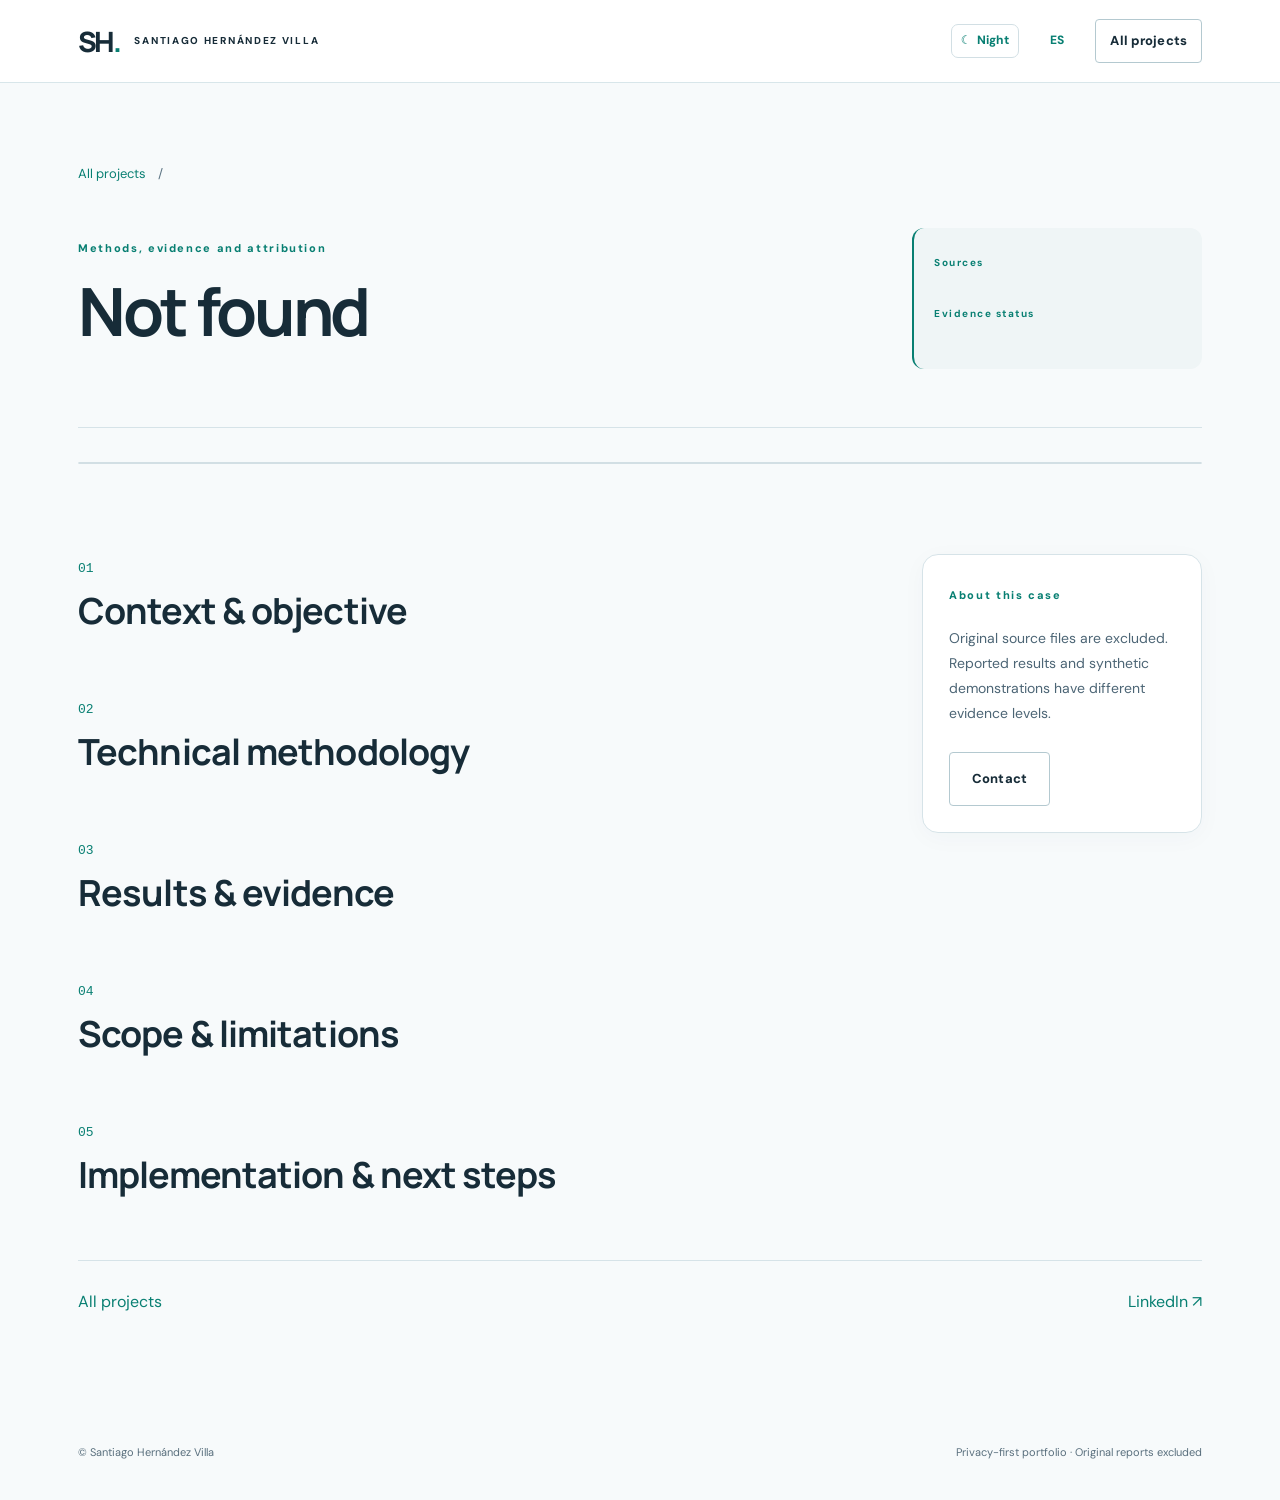
==== commit ce6d6da4: "Add files via upload" ====
--- a/case-study.html
+++ b/case-study.html
@@ -2,4 +2,4 @@
 <html lang="en"><head><meta charset="utf-8"><meta name="viewport" content="width=device-width,initial-scale=1"><meta name="theme-color" content="#f7fafb"><meta name="description" content="Technical case study by Santiago Hernández Villa: methods, evidence, results and limitations."><title>Case Study | Santiago Hernández Villa</title><link rel="stylesheet" data-theme-sheet="day" href="styles.css"><link rel="stylesheet" data-theme-sheet="day" href="case-study.css"><script defer src="case-studies.js"></script><script defer src="case-study.js"></script><link rel="stylesheet" data-theme-sheet="night" href="theme/night.css" disabled><link rel="stylesheet" data-theme-sheet="night" href="theme/case-night.css" disabled><link rel="stylesheet" href="theme/theme.css"><script src="theme/theme.js"></script></head><body>
 <header class="topbar"><div class="container nav-inner"><a class="wordmark" href="index.html#projects"><span class="monogram">SH<span class="accent">.</span></span><span class="wordmark-caption">SANTIAGO HERNÁNDEZ VILLA</span></a><div class="nav-actions"><button id="themeToggle" class="theme-btn" type="button" aria-label="Switch to night mode">☾ <span>Night</span></button><button class="language-btn" id="caseLang" type="button" aria-label="Change language">ES</button><a class="btn btn-small btn-outline" href="index.html#projects" id="returnLink">← All projects</a></div></div></header>
 <a class="skip" href="#caseMain">Skip to content</a><main class="container case-layout" id="caseMain"><div class="case-crumb"><a href="index.html#projects" id="crumbLink">Projects</a><span>/</span><span id="caseType"></span></div><div class="case-heading"><div><div class="section-kicker" id="caseKicker">CASE STUDY / 2026</div><h1 id="caseTitle">Loading case study...</h1><p id="caseIntro" class="case-intro"></p><div id="caseTools" class="project-tags"></div></div><aside class="case-side"><span class="case-side-label" id="caseSourceLabel">DOCUMENTARY SOURCE</span><p id="caseEvidence"></p><span class="case-side-label" id="caseStatusLabel">STATUS</span><p id="caseStatus"></p></aside></div>
-<div id="caseVisuals" class="case-gallery"></div><div class="case-columns"><div class="case-body"><section><span class="case-n">01</span><h2 id="challengeHead">The challenge</h2><p id="challengeBody"></p></section><section><span class="case-n">02</span><h2 id="methodHead">Methodology</h2><ol id="methodList"></ol></section><section><span class="case-n">03</span><h2 id="resultsHead">Results & evidence</h2><ul id="resultsList"></ul></section><section><span class="case-n">04</span><h2 id="limitsHead">Scope & limitations</h2><p id="limitsBody"></p></section><section><span class="case-n">05</span><h2 id="roadmapHead">Reproducible GitHub roadmap</h2><ul id="roadmapList"></ul></section></div><aside class="case-aside"><div class="case-aside-card"><span class="section-kicker" id="caseSidebarHead">PROJECT PRINCIPLES</span><p id="sidebarText">Methods are grounded in the submitted documents. Any future code demo will use synthetic data.</p><a class="btn btn-outline" href="index.html#contact" id="contactLink">Contact ↗</a></div></aside></div><div class="case-bottom"><a href="index.html#projects" id="backBottom">← Back to all projects</a><a href="https://www.linkedin.com/in/santiago-hern%C3%A1ndez-villa-11787231b" target="_blank" rel="noopener noreferrer">LinkedIn ↗</a></div></main><footer class="footer"><div class="container footer-inner"><span>© Santiago Hernández Villa</span><span><span id="caseFooter"></span></span></div></footer></body></html>+<figure id="caseCover" class="case-cover-art"></figure><div id="caseVisuals" class="case-gallery"></div><div class="case-columns"><div class="case-body"><section><span class="case-n">01</span><h2 id="challengeHead">The challenge</h2><p id="challengeBody"></p></section><section><span class="case-n">02</span><h2 id="methodHead">Methodology</h2><ol id="methodList"></ol></section><section><span class="case-n">03</span><h2 id="resultsHead">Results & evidence</h2><ul id="resultsList"></ul></section><section><span class="case-n">04</span><h2 id="limitsHead">Scope & limitations</h2><p id="limitsBody"></p></section><section><span class="case-n">05</span><h2 id="roadmapHead">Reproducible GitHub roadmap</h2><ul id="roadmapList"></ul></section></div><aside class="case-aside"><div class="case-aside-card"><span class="section-kicker" id="caseSidebarHead">PROJECT PRINCIPLES</span><p id="sidebarText">Methods are grounded in the submitted documents. Any future code demo will use synthetic data.</p><a class="btn btn-outline" href="index.html#contact" id="contactLink">Contact ↗</a></div></aside></div><div class="case-bottom"><a href="index.html#projects" id="backBottom">← Back to all projects</a><a href="https://www.linkedin.com/in/santiago-hern%C3%A1ndez-villa-11787231b" target="_blank" rel="noopener noreferrer">LinkedIn ↗</a></div></main><footer class="footer"><div class="container footer-inner"><span>© Santiago Hernández Villa</span><span><span id="caseFooter"></span></span></div></footer></body></html>
--- a/theme/theme.css
+++ b/theme/theme.css
@@ -1,2 +1,12 @@
 /* Shared theme switch: inherits active palette. */
 .theme-btn{display:inline-flex;align-items:center;gap:6px;border:1px solid var(--line);background:transparent;color:var(--accent);padding:6px 9px;border-radius:7px;font-size:12px;font-weight:800;white-space:nowrap}.theme-btn:hover{background:var(--bg2)}.theme-btn:focus-visible{outline:3px solid var(--accent);outline-offset:3px}html[data-theme="night"]{color-scheme:dark}html[data-theme="day"]{color-scheme:light}@media(max-width:520px){.theme-btn{font-size:11px;padding:5px 7px}.nav-actions{gap:7px}}
+
+.impact-grid{display:grid;grid-template-columns:repeat(3,minmax(0,1fr));gap:18px}.impact-grid .skill-icon{display:block;font-size:32px;margin-bottom:18px}.impact-grid p{font-size:14px;color:var(--muted);margin-bottom:0}.featured-note{color:var(--accent);font-size:13px;line-height:1.7}.hero-cta .btn{white-space:nowrap}@media(max-width:750px){.impact-grid{grid-template-columns:1fr}}
+
+.cv-options{display:flex;gap:8px;flex-wrap:wrap}.cv-options .btn{padding:12px 15px}.lab-grid{display:grid;grid-template-columns:repeat(3,minmax(0,1fr));gap:18px}.lab-card{background:var(--card);border:1px solid var(--line);border-radius:12px;padding:24px;scroll-margin-top:100px}.lab-card h3{font-size:21px;margin:15px 0}.lab-card p{color:var(--muted);font-size:13px}.lab-card label{display:flex;flex-direction:column;gap:6px;font-size:12px;color:var(--muted);margin-bottom:14px}.lab-card input,.lab-card select{width:100%;font:inherit;font-size:14px;background:var(--bg);color:var(--text);border:1px solid var(--line);border-radius:7px;padding:10px}.lab-card label.lab-checkbox{flex-direction:row;align-items:center}.lab-checkbox input{width:auto}.lab-card .btn{width:100%;margin-top:8px}.lab-result{display:block;padding:14px;margin-top:14px;border:1px solid var(--line);border-radius:8px;font-size:13px;min-height:72px;color:var(--text)}.lab-result[data-status="ok"]{border-color:var(--accent);color:var(--accent)}.lab-result[data-status="review"],.lab-result[data-status="invalid"],.lab-result[data-status="unknown"],.lab-result[data-status="missing"]{border-color:#c67a42}.lab-card .project-detail-link{display:block}.lab-note{font-size:11px!important}.lab-card input:focus-visible,.lab-card select:focus-visible{outline:3px solid var(--accent);outline-offset:2px}@media(max-width:900px){.lab-grid{grid-template-columns:1fr}.cv-options{gap:7px}}
+.forecast-shell{background:var(--card);border:1px solid var(--line);border-radius:18px;padding:28px;box-shadow:0 12px 40px #274b600a}.forecast-controls{display:flex;gap:16px;flex-wrap:wrap;margin-bottom:22px}.forecast-controls label{display:flex;flex-direction:column;gap:7px;color:var(--muted);font-size:12px;flex:1;min-width:140px}.forecast-controls select{font:inherit;font-size:14px;background:var(--bg);color:var(--text);border:1px solid var(--line);border-radius:8px;padding:10px}.forecast-chart{display:block;width:100%;height:auto}.forecast-chart text{fill:var(--muted);font:12px system-ui}.forecast-grid{stroke:var(--line)}.forecast-zone{fill:var(--accent);opacity:.05}.forecast-history{stroke:var(--text);stroke-width:2.5;fill:none}.forecast-naive{stroke:#ca8c39;stroke-width:2.5;fill:none;stroke-dasharray:6 3}.forecast-ma{stroke:#7898d4;stroke-width:2.5;fill:none;stroke-dasharray:6 3}.forecast-ses{stroke:var(--accent);stroke-width:3;fill:none;stroke-dasharray:6 3}.forecast-dot-naive{fill:#ca8c39}.forecast-dot-ma{fill:#7898d4}.forecast-dot-ses{fill:var(--accent)}.forecast-legend{display:flex;gap:20px;flex-wrap:wrap;font-size:12px;margin-top:18px;color:var(--muted)}.forecast-legend span:before{content:'';display:inline-block;width:18px;height:3px;margin-right:7px;vertical-align:middle;background:var(--text)}.forecast-legend .naive:before{background:#ca8c39}.forecast-legend .ma:before{background:#7898d4}.forecast-legend .ses:before{background:var(--accent)}.forecast-results{display:grid;grid-template-columns:1fr 1fr;gap:28px;margin-top:32px}.forecast-results h3{font-size:21px}.forecast-results p{font-size:13px;color:var(--muted)}.forecast-table-wrap{overflow:auto}.forecast-table{width:100%;border-collapse:collapse;font-size:13px}.forecast-table th,.forecast-table td{padding:12px;border-bottom:1px solid var(--line);text-align:left}.forecast-table th{color:var(--accent)}.forecast-actions{display:flex;gap:20px;flex-wrap:wrap;align-items:center}.forecast-export{background:none;border:1px solid var(--line);border-radius:7px;padding:10px;color:var(--accent);font:inherit;font-size:12px}.forecast-controls select:focus-visible{outline:3px solid var(--accent)}@media(max-width:700px){.forecast-results{grid-template-columns:1fr}.forecast-shell{padding:16px}.forecast-chart text{font-size:14px}.forecast-controls{gap:10px}}
+
+/* Distinct editorial section colors, both themes */
+.cases-section{background:linear-gradient(145deg,#f0e9fa,#f9f6fd 70%);border-top:1px solid #ded2ee;border-bottom:1px solid #ded2ee}.cases-section .section-kicker,.cases-section .project-detail-link,.cases-section .project-num{color:#705092}.cases-section .project-card{border-color:#dbd0e8;box-shadow:0 8px 24px #63417b0a}.cases-section .filter-btn[aria-pressed=true]{background:#705092;border-color:#705092;color:white}.dashboard-section{background:linear-gradient(140deg,#dfeafa,#eef4ff 70%);border-top:1px solid #c4d8ee;border-bottom:1px solid #c4d8ee}.dashboard-section>.container>.section-heading h2{color:#284f86}.dashboard-section .section-kicker{color:#315f9e}.editorial-cover{margin:0 0 30px;position:relative;border-radius:16px;overflow:hidden;border:1px solid #ffffff88}.editorial-cover img{display:block;width:100%;height:250px;object-fit:cover;object-position:center}.editorial-cover figcaption{position:absolute;right:12px;bottom:12px;padding:4px 9px;border-radius:5px;background:#ffffffd9;color:#405365;font-size:10px}.case-cover img{height:235px}.project-detail-link{margin-top:18px}.project-card .project-tags{margin-bottom:5px}html[data-theme=night] .cases-section{background:linear-gradient(140deg,#261d36,#171724 70%);border-color:#453653}html[data-theme=night] .cases-section .project-card{background:#211d2d;border-color:#493b58}html[data-theme=night] .cases-section .section-kicker,html[data-theme=night] .cases-section .project-detail-link,html[data-theme=night] .cases-section .project-num{color:#cfb4ee}html[data-theme=night] .dashboard-section{background:linear-gradient(140deg,#182e50,#142039 70%);border-color:#334f75}html[data-theme=night] .dashboard-section>.container>.section-heading h2{color:#d9e7ff}html[data-theme=night] .dashboard-section .section-kicker{color:#9ec2fc}.case-side{border-radius:12px;background:var(--bg2);padding:20px}.case-aside-card{box-shadow:0 5px 25px #274b6008}@media(max-width:600px){.editorial-cover img,.case-cover img{height:190px}}
+
+.project-thumb{height:210px;object-fit:cover}.case-cover-art{margin:34px 0 24px;border:1px solid var(--line);border-radius:16px;overflow:hidden}.case-cover-art img{display:block;width:100%;height:auto;max-height:420px;object-fit:cover}@media(max-width:520px){.project-thumb{height:200px}}
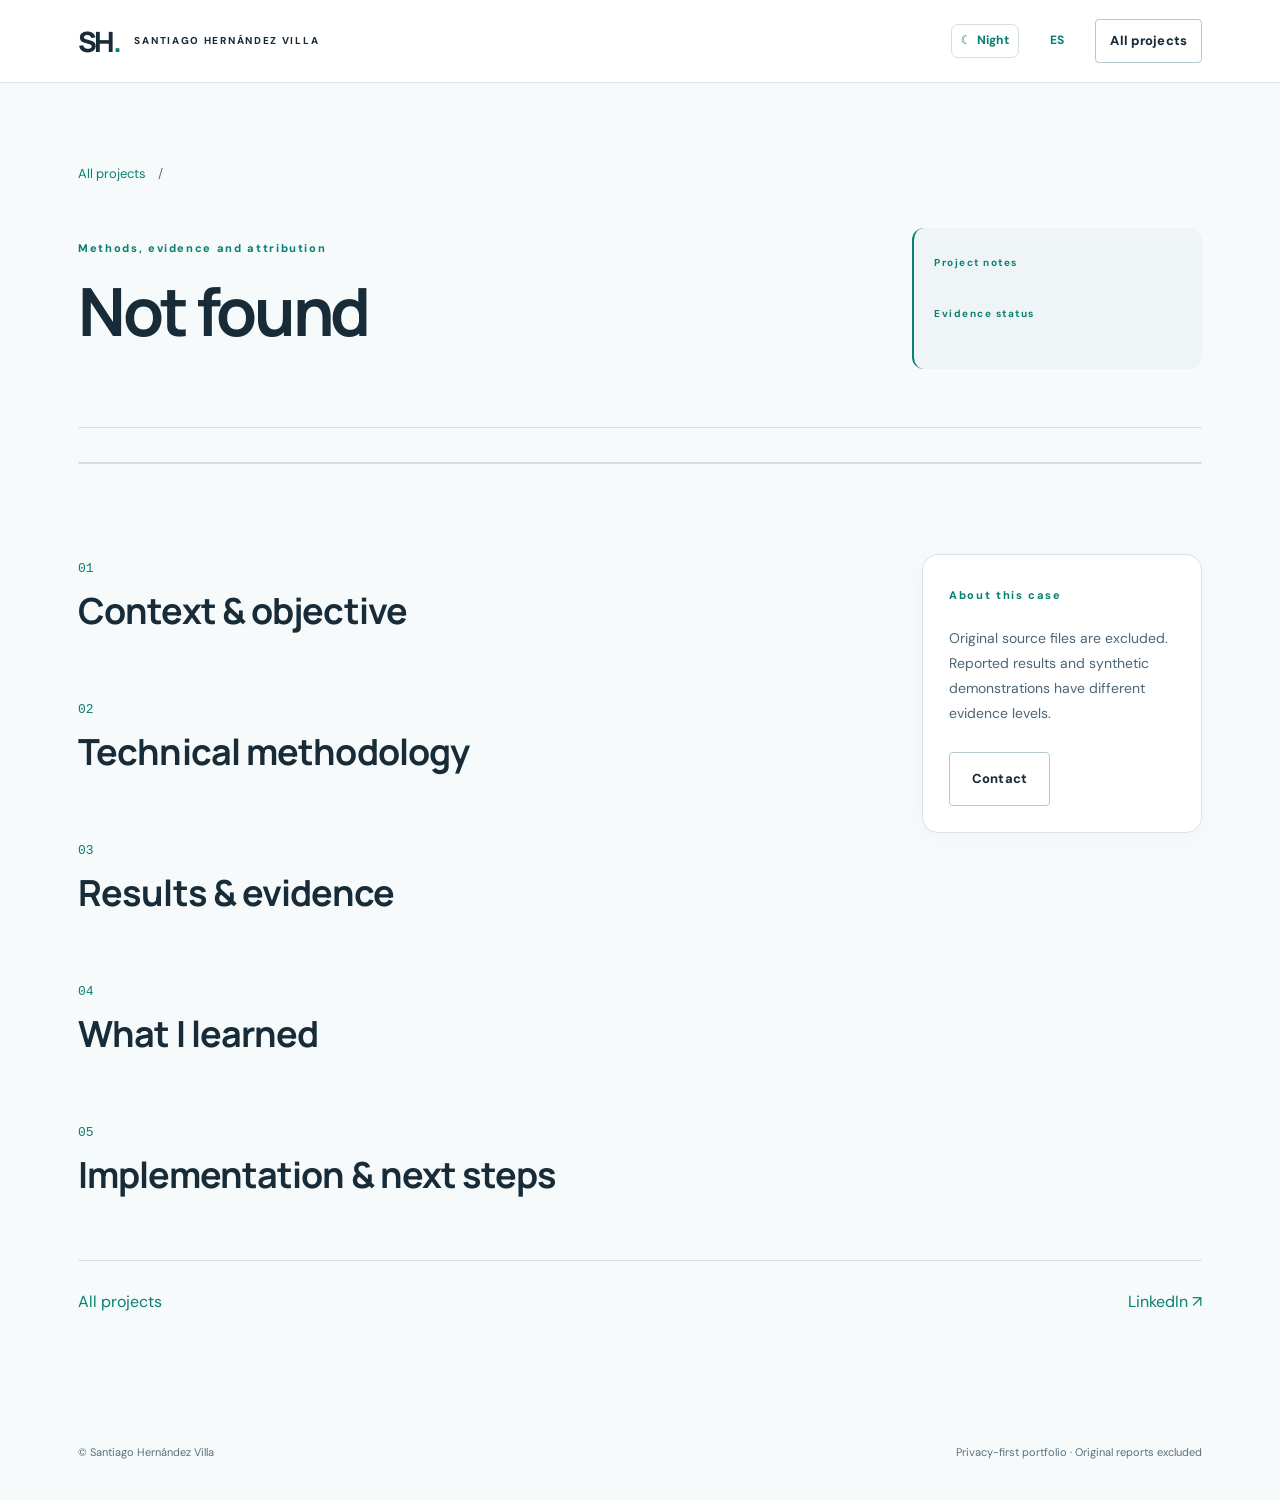
==== commit 9bc8d259: "Add files via upload" ====
--- a/case-study.html
+++ b/case-study.html
@@ -2,4 +2,4 @@
 <html lang="en"><head><meta charset="utf-8"><meta name="viewport" content="width=device-width,initial-scale=1"><meta name="theme-color" content="#f7fafb"><meta name="description" content="Technical case study by Santiago Hernández Villa: methods, evidence, results and limitations."><title>Case Study | Santiago Hernández Villa</title><link rel="stylesheet" data-theme-sheet="day" href="styles.css"><link rel="stylesheet" data-theme-sheet="day" href="case-study.css"><script defer src="case-studies.js"></script><script defer src="case-study.js"></script><link rel="stylesheet" data-theme-sheet="night" href="theme/night.css" disabled><link rel="stylesheet" data-theme-sheet="night" href="theme/case-night.css" disabled><link rel="stylesheet" href="theme/theme.css"><script src="theme/theme.js"></script></head><body>
 <header class="topbar"><div class="container nav-inner"><a class="wordmark" href="index.html#projects"><span class="monogram">SH<span class="accent">.</span></span><span class="wordmark-caption">SANTIAGO HERNÁNDEZ VILLA</span></a><div class="nav-actions"><button id="themeToggle" class="theme-btn" type="button" aria-label="Switch to night mode">☾ <span>Night</span></button><button class="language-btn" id="caseLang" type="button" aria-label="Change language">ES</button><a class="btn btn-small btn-outline" href="index.html#projects" id="returnLink">← All projects</a></div></div></header>
 <a class="skip" href="#caseMain">Skip to content</a><main class="container case-layout" id="caseMain"><div class="case-crumb"><a href="index.html#projects" id="crumbLink">Projects</a><span>/</span><span id="caseType"></span></div><div class="case-heading"><div><div class="section-kicker" id="caseKicker">CASE STUDY / 2026</div><h1 id="caseTitle">Loading case study...</h1><p id="caseIntro" class="case-intro"></p><div id="caseTools" class="project-tags"></div></div><aside class="case-side"><span class="case-side-label" id="caseSourceLabel">DOCUMENTARY SOURCE</span><p id="caseEvidence"></p><span class="case-side-label" id="caseStatusLabel">STATUS</span><p id="caseStatus"></p></aside></div>
-<figure id="caseCover" class="case-cover-art"></figure><div id="caseVisuals" class="case-gallery"></div><div class="case-columns"><div class="case-body"><section><span class="case-n">01</span><h2 id="challengeHead">The challenge</h2><p id="challengeBody"></p></section><section><span class="case-n">02</span><h2 id="methodHead">Methodology</h2><ol id="methodList"></ol></section><section><span class="case-n">03</span><h2 id="resultsHead">Results & evidence</h2><ul id="resultsList"></ul></section><section><span class="case-n">04</span><h2 id="limitsHead">Scope & limitations</h2><p id="limitsBody"></p></section><section><span class="case-n">05</span><h2 id="roadmapHead">Reproducible GitHub roadmap</h2><ul id="roadmapList"></ul></section></div><aside class="case-aside"><div class="case-aside-card"><span class="section-kicker" id="caseSidebarHead">PROJECT PRINCIPLES</span><p id="sidebarText">Methods are grounded in the submitted documents. Any future code demo will use synthetic data.</p><a class="btn btn-outline" href="index.html#contact" id="contactLink">Contact ↗</a></div></aside></div><div class="case-bottom"><a href="index.html#projects" id="backBottom">← Back to all projects</a><a href="https://www.linkedin.com/in/santiago-hern%C3%A1ndez-villa-11787231b" target="_blank" rel="noopener noreferrer">LinkedIn ↗</a></div></main><footer class="footer"><div class="container footer-inner"><span>© Santiago Hernández Villa</span><span><span id="caseFooter"></span></span></div></footer></body></html>+<figure id="caseCover" class="case-cover-art"></figure><div id="caseVisuals" class="case-gallery"></div><div class="case-columns"><div class="case-body"><section><span class="case-n">01</span><h2 id="challengeHead">The challenge</h2><p id="challengeBody"></p></section><section><span class="case-n">02</span><h2 id="methodHead">Methodology</h2><ol id="methodList"></ol></section><section><span class="case-n">03</span><h2 id="resultsHead">Results & evidence</h2><ul id="resultsList"></ul></section><section><span class="case-n">04</span><h2 id="limitsHead">Scope & limitations</h2><p id="limitsBody"></p></section><section class="case-future"><span class="case-n">05</span><h2 id="roadmapHead">Reproducible GitHub roadmap</h2><ul id="roadmapList"></ul></section></div><aside class="case-aside"><div class="case-aside-card"><span class="section-kicker" id="caseSidebarHead">PROJECT PRINCIPLES</span><p id="sidebarText">Methods are grounded in the submitted documents. Any future code demo will use synthetic data.</p><a class="btn btn-outline" href="index.html#contact" id="contactLink">Contact ↗</a></div></aside></div><div class="case-bottom"><a href="index.html#projects" id="backBottom">← Back to all projects</a><a href="https://www.linkedin.com/in/santiago-hern%C3%A1ndez-villa-11787231b" target="_blank" rel="noopener noreferrer">LinkedIn ↗</a></div></main><footer class="footer"><div class="container footer-inner"><span>© Santiago Hernández Villa</span><span><span id="caseFooter"></span></span></div></footer></body></html>
